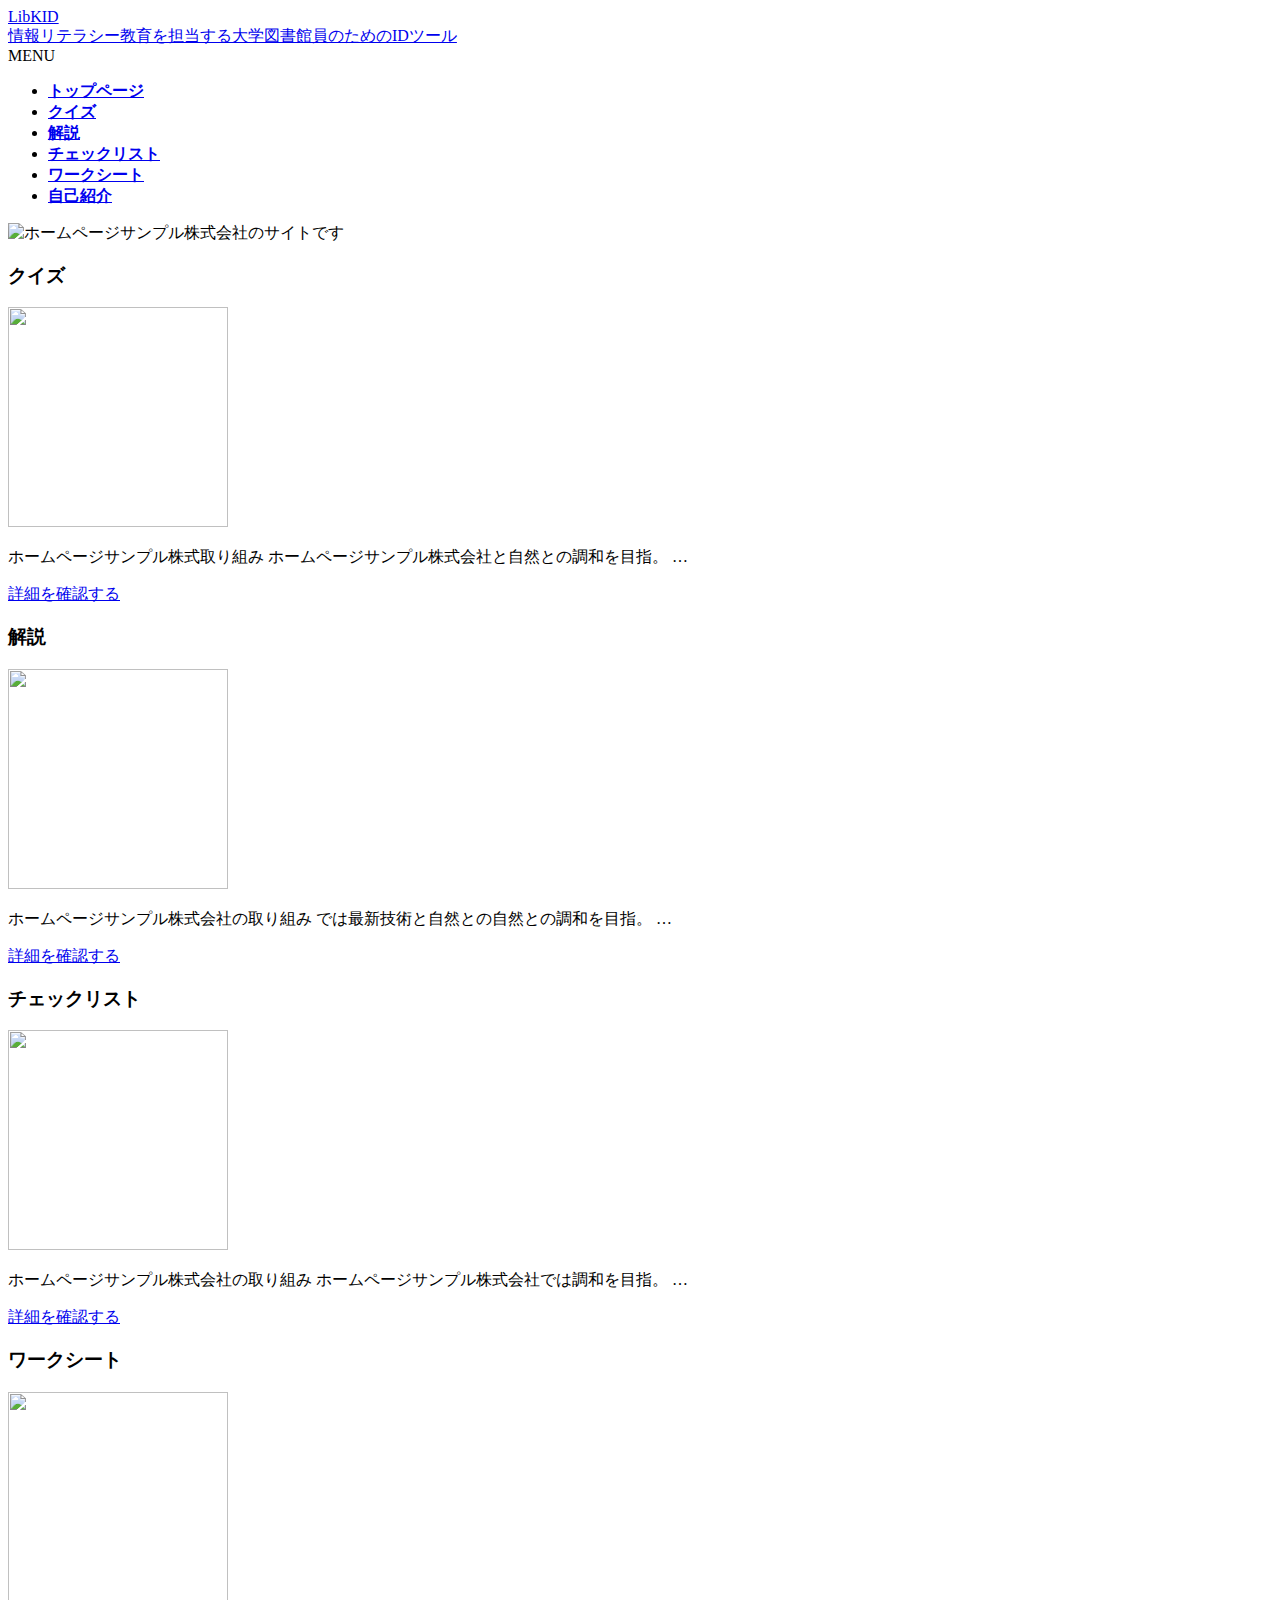
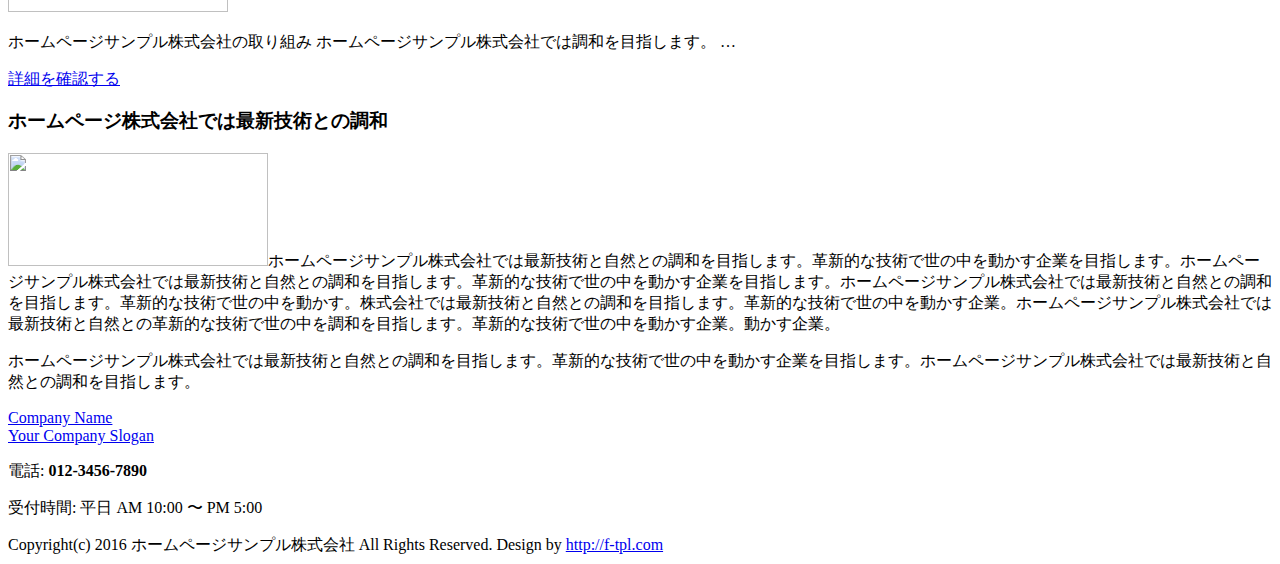
==== index.html @ 0fc1fe4e "Create index.html" ====
<!DOCTYPE html>
<html lang="ja">

<head>
	<meta charset="UTF-8">
	<meta name="viewport" content="width=device-width, user-scalable=yes, maximum-scale=1.0, minimum-scale=1.0">
	<meta name="description" content="修士研究LibKIDのサイトです">
	<title>LibKID</title>
	<link rel="profile" href="http://gmpg.org/xfn/11">
	<link rel="stylesheet" type="text/css" media="all" href="style.css">
	<!--[if lt IE 9]>
	<script src="js/html5.js"></script>
	<script src="js/css3-mediaqueries.js"></script>
	<![endif]-->
	<script src="js/jquery1.4.4.min.js"></script>
	<script src="js/script.js"></script>
</head>

<body>

	<header id="header" role="banner">
		<div class="inner">
			<div class="logo">
				<a href="index.html" title="ホームページサンプル株式会社"
					rel="home">LibKID<br /><span>情報リテラシー教育を担当する大学図書館員のためのIDツール</span></a>
				<!-- <h1>hogehoge</h1> -->
			</div>
			<nav id="mainNav">
				<div class="inner">
					<a class="menu" id="menu"><span>MENU</span></a>
					<div class="panel">
						<ul id="topnav">
							<li class="current-menu-item"><a href="index.html"><strong>トップページ</strong></a></li>
							<li><a href="sample.html"><strong>クイズ</strong></a></li>
							<li><a href="sample.html"><strong>解説</strong></a></li>
							<li><a href="sample.html"><strong>チェックリスト</strong></a></li>
							<li><a href="sample.html"><strong>ワークシート</strong></a></li>
							<li><a href="sample.html"><strong>自己紹介</strong></a></li>
						</ul>
					</div>
				</div>
			</nav>
		</div>
	</header>

	<div id="mainBanner">
		<div class="inner">
			<img src="images/banners/main.png" width="940" height="300" alt="ホームページサンプル株式会社のサイトです">
		</div>
	</div>

	<div id="wrapper">
		<section class="gridWrapper">
			<article class="grid">
				<div class="box">
					<h3>クイズ</h3>
					<p class="img"><img width="220" height="220" src="images/banners/quiz.png" alt="" /></p>
					<p>ホームページサンプル株式取り組み ホームページサンプル株式会社と自然との調和を目指。 &#8230;</p>
					<p class="readmore"><a href="sample.html">詳細を確認する</a></p>
				</div>
			</article>
			<article class="grid">
				<div class="box">
					<h3>解説</h3>
					<p class="img"><img width="220" height="220" src="images/banners/explanation.png" alt="" /></p>
					<p>ホームページサンプル株式会社の取り組み では最新技術と自然との自然との調和を目指。 &#8230;</p>
					<p class="readmore"><a href="sample.html">詳細を確認する</a></p>
				</div>
			</article>
			<article class="grid">
				<div class="box">
					<h3>チェックリスト</h3>
					<p class="img"><img width="220" height="220" src="images/banners/checklist.png" alt="" /></p>
					<p>ホームページサンプル株式会社の取り組み ホームページサンプル株式会社では調和を目指。 &#8230;</p>
					<p class="readmore"><a href="sample.html">詳細を確認する</a></p>
				</div>
			</article>
			<article class="grid">
				<div class="box">
					<h3>ワークシート</h3>
					<p class="img"><img width="220" height="220" src="images/banners/worksheet.png" alt="" /></p>
					<p>ホームページサンプル株式会社の取り組み ホームページサンプル株式会社では調和を目指します。 &#8230;</p>
					<p class="readmore"><a href="sample.html">詳細を確認する</a></p>
				</div>
			</article>
		</section>
		<section id="post-221" class="content">
			<h3 class="heading">ホームページ株式会社では最新技術との調和</h3>
			<article class="post">
				<p><img src="images/banners/staff.png" alt="" width="260" height="113"
						class="alignright" />ホームページサンプル株式会社では最新技術と自然との調和を目指します。革新的な技術で世の中を動かす企業を目指します。ホームページサンプル株式会社では最新技術と自然との調和を目指します。革新的な技術で世の中を動かす企業を目指します。ホームページサンプル株式会社では最新技術と自然との調和を目指します。革新的な技術で世の中を動かす。株式会社では最新技術と自然との調和を目指します。革新的な技術で世の中を動かす企業。ホームページサンプル株式会社では最新技術と自然との革新的な技術で世の中を調和を目指します。革新的な技術で世の中を動かす企業。動かす企業。
				</p>
				<p>ホームページサンプル株式会社では最新技術と自然との調和を目指します。革新的な技術で世の中を動かす企業を目指します。ホームページサンプル株式会社では最新技術と自然との調和を目指します。</p>
			</article>
		</section>
	</div>

	<footer id="footer">
		<div class="inner">
			<section class="gridWrapper">
				<article class="grid">
					<p class="logo"><a href="index.html" title="ホームページサンプル株式会社" rel="home">Company Name<br /><span>Your
								Company Slogan</span></a></p>
				</article>
				<article class="grid">
					<p class="tel"><span>電話:</span> <strong>012-3456-7890</strong></p>
					<p class="open">受付時間: 平日 AM 10:00 〜 PM 5:00</p>
				</article>
				<article class="grid copyright">
					Copyright(c) 2016 ホームページサンプル株式会社 All Rights Reserved. Design by <a href="http://f-tpl.com"
						target="_blank" rel="nofollow">http://f-tpl.com</a>
				</article>
			</section>
		</div>
	</footer>

</body>

</html>
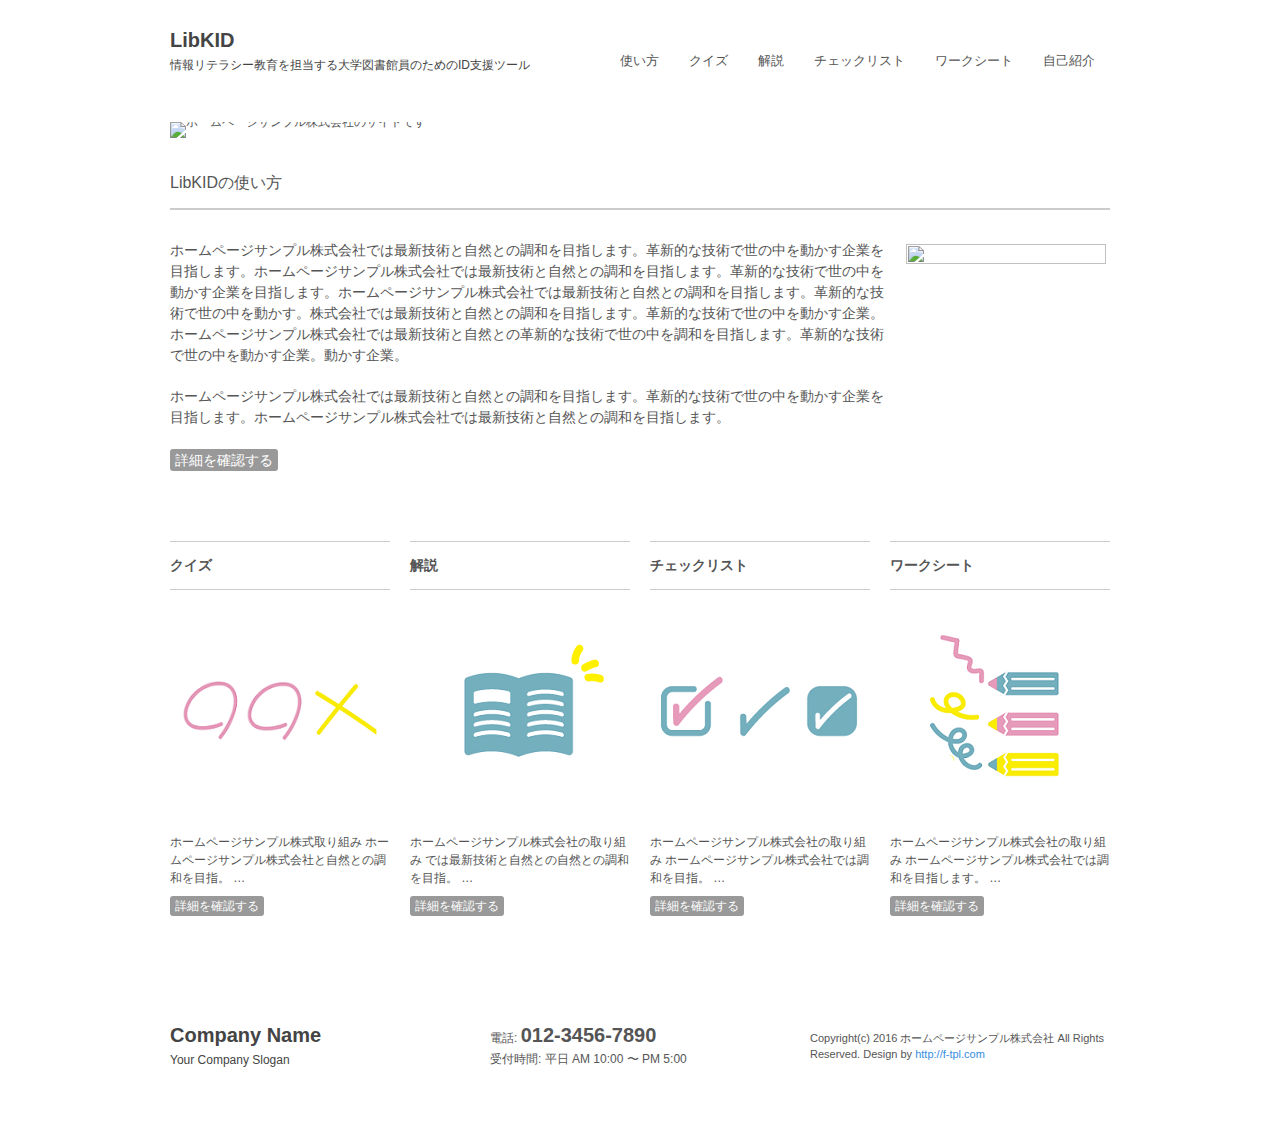
==== commit fede3589: "Add files" ====
--- a/index.html
+++ b/index.html
@@ -21,21 +21,19 @@
 	<header id="header" role="banner">
 		<div class="inner">
 			<div class="logo">
-				<a href="index.html" title="ホームページサンプル株式会社"
-					rel="home">LibKID<br /><span>情報リテラシー教育を担当する大学図書館員のためのIDツール</span></a>
+				<a href="index.html" rel="home">LibKID<br /><span>情報リテラシー教育を担当する大学図書館員のためのID支援ツール</span></a>
 				<!-- <h1>hogehoge</h1> -->
 			</div>
 			<nav id="mainNav">
 				<div class="inner">
-					<a class="menu" id="menu"><span>MENU</span></a>
 					<div class="panel">
 						<ul id="topnav">
-							<li class="current-menu-item"><a href="index.html"><strong>トップページ</strong></a></li>
-							<li><a href="sample.html"><strong>クイズ</strong></a></li>
-							<li><a href="sample.html"><strong>解説</strong></a></li>
-							<li><a href="sample.html"><strong>チェックリスト</strong></a></li>
-							<li><a href="sample.html"><strong>ワークシート</strong></a></li>
-							<li><a href="sample.html"><strong>自己紹介</strong></a></li>
+							<li><a href="page1_howto.html"><strong>使い方</strong></a></li>
+							<li><a href="page2_quiz.html"><strong>クイズ</strong></a></li>
+							<li><a href="page3_explanation.html"><strong>解説</strong></a></li>
+							<li><a href="page4_checklist.html"><strong>チェックリスト</strong></a></li>
+							<li><a href="page5_worksheet.html"><strong>ワークシート</strong></a></li>
+							<li><a href="page6_aboutme.html"><strong>自己紹介</strong></a></li>
 						</ul>
 					</div>
 				</div>
@@ -45,52 +43,61 @@
 
 	<div id="mainBanner">
 		<div class="inner">
-			<img src="images/banners/main.png" width="940" height="300" alt="ホームページサンプル株式会社のサイトです">
+			<img src="images/banners/main.jpg" width="940" height="300" alt="ホームページサンプル株式会社のサイトです">
 		</div>
 	</div>
 
 	<div id="wrapper">
+		<section id="post-221" class="content">
+			<h3 class="heading">LibKIDの使い方</h3>
+			<article class="post">
+				<p><img src="images/banners/howtoman.png" alt="" width="200" height="200"
+						class="alignright" />ホームページサンプル株式会社では最新技術と自然との調和を目指します。革新的な技術で世の中を動かす企業を目指します。ホームページサンプル株式会社では最新技術と自然との調和を目指します。革新的な技術で世の中を動かす企業を目指します。ホームページサンプル株式会社では最新技術と自然との調和を目指します。革新的な技術で世の中を動かす。株式会社では最新技術と自然との調和を目指します。革新的な技術で世の中を動かす企業。ホームページサンプル株式会社では最新技術と自然との革新的な技術で世の中を調和を目指します。革新的な技術で世の中を動かす企業。動かす企業。
+				</p>
+				<p>ホームページサンプル株式会社では最新技術と自然との調和を目指します。革新的な技術で世の中を動かす企業を目指します。ホームページサンプル株式会社では最新技術と自然との調和を目指します。</p>
+				<p class="readmore"><a href="page1_howto.html">詳細を確認する</a></p>
+			</article>
+		</section>
 		<section class="gridWrapper">
 			<article class="grid">
 				<div class="box">
 					<h3>クイズ</h3>
-					<p class="img"><img width="220" height="220" src="images/banners/quiz.png" alt="" /></p>
+					<a href="page2_quiz.html">
+						<p class="img"><img width="220" height="220" src="images/banners/quiz.png" alt="" /></p>
+					</a>
 					<p>ホームページサンプル株式取り組み ホームページサンプル株式会社と自然との調和を目指。 &#8230;</p>
-					<p class="readmore"><a href="sample.html">詳細を確認する</a></p>
+					<p class="readmore"><a href="page2_quiz.html">詳細を確認する</a></p>
 				</div>
 			</article>
 			<article class="grid">
 				<div class="box">
 					<h3>解説</h3>
-					<p class="img"><img width="220" height="220" src="images/banners/explanation.png" alt="" /></p>
+					<a href="page3_explanation.html">
+						<p class="img"><img width="220" height="220" src="images/banners/explanation.png" alt="" /></p>
+					</a>
 					<p>ホームページサンプル株式会社の取り組み では最新技術と自然との自然との調和を目指。 &#8230;</p>
-					<p class="readmore"><a href="sample.html">詳細を確認する</a></p>
+					<p class="readmore"><a href="page3_explanation.html">詳細を確認する</a></p>
 				</div>
 			</article>
 			<article class="grid">
 				<div class="box">
 					<h3>チェックリスト</h3>
-					<p class="img"><img width="220" height="220" src="images/banners/checklist.png" alt="" /></p>
+					<a href="page4_checklist.html">
+						<p class="img"><img width="220" height="220" src="images/banners/checklist.png" alt="" /></p>
+					</a>
 					<p>ホームページサンプル株式会社の取り組み ホームページサンプル株式会社では調和を目指。 &#8230;</p>
-					<p class="readmore"><a href="sample.html">詳細を確認する</a></p>
+					<p class="readmore"><a href="page4_checklist.html">詳細を確認する</a></p>
 				</div>
 			</article>
 			<article class="grid">
 				<div class="box">
 					<h3>ワークシート</h3>
-					<p class="img"><img width="220" height="220" src="images/banners/worksheet.png" alt="" /></p>
+					<a href="page5_worksheet.html">
+						<p class="img"><img width="220" height="220" src="images/banners/worksheet.png" alt="" /></p>
+					</a>
 					<p>ホームページサンプル株式会社の取り組み ホームページサンプル株式会社では調和を目指します。 &#8230;</p>
-					<p class="readmore"><a href="sample.html">詳細を確認する</a></p>
+					<p class="readmore"><a href="page5_worksheet.html">詳細を確認する</a></p>
 				</div>
-			</article>
-		</section>
-		<section id="post-221" class="content">
-			<h3 class="heading">ホームページ株式会社では最新技術との調和</h3>
-			<article class="post">
-				<p><img src="images/banners/staff.png" alt="" width="260" height="113"
-						class="alignright" />ホームページサンプル株式会社では最新技術と自然との調和を目指します。革新的な技術で世の中を動かす企業を目指します。ホームページサンプル株式会社では最新技術と自然との調和を目指します。革新的な技術で世の中を動かす企業を目指します。ホームページサンプル株式会社では最新技術と自然との調和を目指します。革新的な技術で世の中を動かす。株式会社では最新技術と自然との調和を目指します。革新的な技術で世の中を動かす企業。ホームページサンプル株式会社では最新技術と自然との革新的な技術で世の中を調和を目指します。革新的な技術で世の中を動かす企業。動かす企業。
-				</p>
-				<p>ホームページサンプル株式会社では最新技術と自然との調和を目指します。革新的な技術で世の中を動かす企業を目指します。ホームページサンプル株式会社では最新技術と自然との調和を目指します。</p>
 			</article>
 		</section>
 	</div>
@@ -116,4 +123,4 @@
 
 </body>
 
-</html>
+</html>--- a/style.css
+++ b/style.css
@@ -0,0 +1,706 @@
+@charset "utf-8";
+
+/* =Reset default browser CSS.
+Based on work by Eric Meyer:http://meyerweb.com/eric/tools/css/reset/index.html
+-------------------------------------------------------------- */
+html, body, div, span, applet, object, iframe, h1, h2, h3, h4, h5, h6, p, blockquote, pre, a, abbr, acronym, address, big, cite, code, del, dfn, em, font, ins, kbd, q, s, samp, small, strike, strong, sub, sup, tt, var, dl, dt, dd, ol, ul, li, fieldset, form, label, legend, table, caption, tbody, tfoot, thead, tr, th, td{border:0;font-family:inherit;font-size:100%;font-style:inherit;font-weight:inherit;margin:0;outline:0;padding:0;vertical-align:baseline;}
+:focus{outline:0;}
+
+ol, ul{list-style:none;}
+table{border-collapse:separate;border-spacing:0;}
+caption, th, td{font-weight:normal;text-align:left;}
+blockquote:before, blockquote:after,q:before, q:after{content:"";}
+blockquote, q{quotes:"" "";}
+a img{border:0;}
+figure{margin:0}
+article, aside, details, figcaption, figure, footer, header, hgroup, menu, nav, section{display:block;}
+/* -------------------------------------------------------------- */
+
+body{
+color:#555;
+font:12px verdana,"ヒラギノ丸ゴ ProN W4","Hiragino Maru Gothic ProN","メイリオ","Meiryo","ＭＳ Ｐゴシック","MS PGothic",Sans-Serif;
+line-height:1.5;
+background:#fff;
+-webkit-text-size-adjust:100%;
+}
+
+/* リンク設定
+------------------------------------------------------------*/
+a{color:#358de0;text-decoration:none;}
+a:hover{color:#429bef;}
+a:active, a:focus{outline:0;}
+
+
+/* 全体
+------------------------------------------------------------*/
+#wrapper{
+margin:20px auto 0;
+padding:0 1%;
+width:98%;
+position:relative;
+}
+
+.inner{
+margin:0 auto;
+width:100%;
+}
+
+
+/*************
+/* ヘッダー
+*************/
+#header{
+z-index:100;
+margin:20px 0 28px;
+}
+
+#header:after{
+content:"";
+display: block;   
+clear:both; 
+visibility:hidden;
+}
+
+#header h1{
+font-size:12px;
+font-weight:normal;
+}
+
+/*************
+/* ロゴ
+*************/
+#header .logo{
+float:left;
+padding:10px 0 0;
+}
+
+.logo a{
+font-size:20px;
+color:#444;
+font-weight:bold;
+line-height:1;
+}
+
+.logo span{
+font-size:12px;
+font-weight:normal;
+}
+
+#header h1{
+font-size:11px;
+color:#444;
+margin:10px 0 0;
+}
+
+
+/**************************
+/* メイン画像（トップページ）
+**************************/
+#mainBanner{
+margin:0 auto;
+padding:0;
+width:100%;
+line-height:0;
+}
+
+#mainBanner .inner{position:relative;}
+
+#mainBanner img{
+max-width:100%;
+height:auto;
+}
+
+.slogan{
+position:absolute;
+max-width:100%;
+height:auto;
+bottom:0;
+left:0;
+padding:5px 10px;
+line-height:1.4;
+z-index:100;
+}
+
+.slogan h2{
+padding-bottom:5px;
+color:#333;
+font-size:20px;
+}
+
+.slogan h3{
+font-size:14px;
+color:#666;
+}
+
+
+/**************************
+/* グリッド
+**************************/
+.gridWrapper{
+padding-bottom:20px;
+clear:both;
+overflow:hidden;
+}
+
+.grid h3{
+padding:13px 0;
+margin-bottom:5px;
+font-size:14px;
+font-weight:bold;
+border-top:1px solid #ccc;
+border-bottom:1px solid #ccc;
+}
+
+.grid p{padding:5px 0;}
+
+.grid p.img{
+float:left;
+margin:3px 0 0 0;
+}
+
+.readmore{clear:both;}
+
+.readmore a{
+padding:3px 5px;
+border-radius:3px;
+color:#fff;
+background:#999;
+}
+
+.readmore a:hover{background:#ccc;}
+
+
+/* フッター内のグリッド(3カラム) */
+#footer .grid{
+border:0;
+background:transparent;
+}
+
+#footer .grid p{padding:0;}
+
+
+/*************
+メイン コンテンツ
+*************/
+section.content{
+padding:10px 0;
+margin-bottom:20px;
+border-radius:6px;
+overflow:hidden;
+font-size:14px;
+}
+
+section.content p{margin-bottom:5px;}
+
+
+/* アーカイブページ */
+section.content .archive{
+padding:20px 0 0;
+border-bottom:1px dotted #ccc;
+}
+
+section.content p{margin-bottom:5px;}
+
+h3.heading{
+padding:3px 0 13px;
+margin-bottom:30px;
+font-size:16px;
+border-bottom:2px solid #ccc;
+}
+
+section.content img{
+max-width:90%;
+height:auto;
+}
+
+.alignleft{
+float:left;
+clear:left;
+margin:3px 10px 10px 0;
+}
+
+.alignright{
+float:right;
+clear:right;
+margin:3px 0 10px 10px;
+}
+
+.border,ul.list img{border:4px solid #ebebeb;}
+
+
+
+/*************
+/* フッター
+*************/
+#footer{
+clear:both;
+padding:20px 0;
+overflow:hidden;
+}
+
+.tel strong{
+font-size:20px;
+font-weight:bold;
+}
+
+#footer .copyright{font-size:11px;}
+
+
+/*************
+サブ（フッター前）コンテンツ
+*************/
+#sub ul{padding:10px;}
+
+#sub li{
+margin-bottom:10px;
+padding-bottom:10px;
+border-bottom:1px dashed #ebebeb;
+}
+
+#sub li:last-child{
+border:0;
+margin-bottom:0;
+}
+
+#sub li a{
+color:#555;
+display:block;
+}
+
+#sub li a:hover{
+color:#a5a5a5;
+}
+
+#sub ul.list{padding-bottom:7px;}
+
+#sub ul.list li{
+clear:both;
+margin-bottom:5px;
+padding:5px 0;
+overflow:hidden;
+}
+
+#sub ul.list li img{
+float:left;
+margin-right:10px;
+}
+
+#sub ul.list li{
+font-size:12px;
+line-height:1.35;
+}
+
+#sub .grid h3{border-radius:0;}
+
+
+/* page navigation
+------------------------------------------------------------*/
+.pagenav{
+clear:both;
+width:100%;
+height:30px;
+margin:5px 0 20px;
+}
+
+.pagenav a{
+color:#555;
+}
+
+.pagenav a:hover{
+color:#a5a5a5;
+}
+
+.prev{float:left}
+.next{float:right;}
+
+#pageLinks{
+clear:both;
+text-align:center;
+}
+
+
+/* タイポグラフィ
+*****************************************************/
+.dateLabel{
+margin:0 0 10px;
+text-align:right;
+font:italic 1em "Palatino Linotype", "Book Antiqua", Palatino, serif;
+}
+
+.post p{padding-bottom:15px;}
+
+.post ul{margin:0 0 10px 10px;}
+
+.post ul li{
+margin-bottom:5px;
+padding-left:15px;
+background:url(images/bullet.png) no-repeat 0 8px;
+}
+
+.post ol{margin:0 0 10px 30px;}
+
+.post ol li{list-style:decimal;}
+
+.post h1{
+margin:20px 0;
+padding:5px 0;
+font-size:150%;
+color:#000;
+border-bottom:3px solid #f0f0f0;
+}
+
+.post h2{
+margin:10px 0;
+padding-bottom:2px;
+font-size:130%;
+font-weight:normal;
+color:#333;
+border-bottom:2px solid #f0f0f0;
+}
+
+.post h3{
+margin:40px 0 30px;
+padding-bottom:10px;
+font-size:110%;
+font-weight:normal;
+color:#777;
+border-bottom:2px solid #f0f0f0;
+}
+
+.post blockquote{
+clear:both;
+padding:10px 0 10px 15px;
+margin:10px 0 25px 30px;
+border-left:5px solid #ccc;
+}
+ 
+.post blockquote p{padding:5px 0;}
+
+.post table{
+border-collapse:collapse;
+margin:10px 0;
+}
+
+.post table th,.post table td{
+padding:12px;
+border:1px solid #ccc;
+}
+
+.post table th{
+text-align:center;
+font-weight:bold;
+letter-spacing:1px;
+white-space:nowrap;
+background:#eee;
+}
+
+.post dt{font-weight:bold;}
+
+.post dd{padding-bottom:10px;}
+
+.post img{max-width:100%;height:auto;}
+
+img.aligncenter{
+display:block;
+margin:5px auto;
+}
+
+img.alignright, img.alignleft{
+padding:4px;
+margin:0 0 2px 7px;
+display:inline;
+}
+
+img.alignleft{margin:0 7px 2px 0;}
+
+.alignright{float:right;}
+.alignleft{float:left;}
+
+
+/* PC用
+------------------------------------------------------------*/
+@media only screen and (min-width:960px){
+#wrapper,.inner{
+width:940px;
+padding:0;
+}
+
+#wrapper{padding-bottom:20px;}
+
+/* グリッド全体 */
+.gridWrapper{
+display:table;
+border-collapse:separate;
+border-spacing:20px;
+margin-left:-20px;
+width:980px;
+}
+
+/* グリッド共通 ベース:トップページ4カラム */
+.grid{
+width:220px;
+display:table-cell;
+}
+
+#sub.gridWrapper{width:980px;}
+
+/* サブコンテンツ + フッター グリッド(3カラム) */
+#sub .grid, #footer .grid{width:300px;}
+
+/* トップナビゲーション */
+nav div.panel{display:block !important;}
+
+a#menu{display:none;}
+
+#topnav{
+float:right;
+margin-top:-5px;
+
+}
+
+#topnav li{
+float:left;
+margin:13px 5px 0;
+text-align:center;
+position:relative;
+}
+
+#topnav a{
+color:#555;
+font-size:13px;
+display:block;
+padding:25px 10px;
+line-height:1.2;
+}
+
+#topnav span{
+font-size:10px;
+color:#a5a5a5;
+}
+
+#topnav li.current-menu-item a,#topnav a:hover{
+background:#f5f5f5;
+}
+
+#topnav ul{
+width:160px;
+display:none;
+}
+
+#topnav li:hover ul{
+display:block;
+position:absolute;
+top:80px;
+left:0;
+z-index:500;
+}
+
+#topnav li li{
+margin:0;
+float:none;
+width:160px;
+text-align:left;
+background:#f4f4f4;
+}
+
+#topnav li li a{
+padding:10px;
+border:0;
+}
+
+#topnav li.current-menu-item li a,#topnav li li a{
+border-bottom-width:1px;
+}
+
+#topnav li li.current-menu-item a,#topnav li li a:hover{
+padding-bottom:10px;
+border-bottom-width:3px;
+background:#eee;
+}
+}
+
+@media only screen and (max-width:959px){
+*{
+    -webkit-box-sizing: border-box;
+       -moz-box-sizing: border-box;
+         -o-box-sizing: border-box;
+        -ms-box-sizing: border-box;
+            box-sizing: border-box;
+}
+
+#header h1{text-align:center;}
+
+#header .logo,#footer .logo{
+float:none;
+text-align:center;
+padding:10px 5px;
+}
+
+/* トップナビゲーション */
+nav#mainNav{
+clear:both;
+width:100%;
+margin:0 auto;
+padding:0;
+background: -webkit-gradient(linear, left top, left bottom, color-stop(1, #f4f4f4), color-stop(0.00, #f4f4f4));
+background: -webkit-linear-gradient(top, #f4f4f4 0%, #f4f4f4 100%);
+background: -moz-linear-gradient(top, #f4f4f4 0%, #f4f4f4 100%);
+background: -o-linear-gradient(top, #f4f4f4 0%, #f4f4f4 100%);
+background: -ms-linear-gradient(top, #f4f4f4 0%, #f4f4f4 100%);
+background: linear-gradient(top, #f4f4f4 0%, #f4f4f4 100%);
+}
+
+nav#mainNav a.menu{
+width:100%;
+display:block;
+height:40px;
+line-height:40px;
+font-weight: bold;
+text-align:left;
+color:#555;
+}
+
+nav#mainNav a#menu span{padding-left:10px;}
+nav#mainNav a span:before{content:"≡ ";}
+nav#mainNav a.menuOpen span:before{content:"× ";}
+
+nav#mainNav a#menu:hover{cursor:pointer;}
+
+nav .panel{
+display:none;
+width:100%;
+position:relative;
+right:0;
+top:0;
+z-index:1;
+}
+
+nav#mainNav ul{margin:0;padding:0;}
+
+  nav#mainNav ul li{
+float:none;
+clear:both;
+width:100%;
+height:auto;
+line-height:1.2;
+}
+
+nav#mainNav ul li a,nav#mainNav ul li.current-menu-item li a{
+display: block;
+padding:15px 10px;
+text-align:left;
+border-bottom:1px dashed #e8e8e8;
+color:#555;
+}
+
+nav#mainNav ul li a span{padding-left:10px;}
+nav#mainNav ul li:first-child a{border-top:1px dashed #e8e8e8;}
+
+nav#mainNav ul li:last-child a{border:0;}
+nav#mainNav ul li li:last-child a{border:0;}
+nav#mainNav ul li li:last-child a{border-bottom:1px dashed #e8e8e8;}
+ 
+nav#mainNav ul li.current-menu-item a,nav#mainNav ul li a:hover,nav#mainNav ul li.current-menu-item a,nav#mainNav ul li a:active, nav#mainNav ul li li.current-menu-item a, nav#mainNav ul li.current-menu-item li a:hover, nav#mainNav ul li.current-menu-item li a:active{
+background:#eee;
+}
+
+nav div.panel{float:none;}
+
+nav#mainNav ul li li{
+float:left;
+border:0;
+}
+
+nav#mainNav ul li li a, nav#mainNav ul li.current-menu-item li a, nav#mainNav ul li li.current-menu-item a{
+padding-left:40px;
+background:url(images/sub1.png) no-repeat 20px -62px;
+}
+
+nav#mainNav ul li li.current-menu-item a,nav#mainNav ul li li a:hover, nav#mainNav ul li.current-menu-item li a:hover{background:#eee url(images/sub1.png) no-repeat 20px -62px;}
+
+nav#mainNav ul li li:last-child a{background:#f4f4f4 url(images/subLast.png) no-repeat 20px -65px;}
+nav#mainNav ul li li:last-child.current-menu-item a,nav#mainNav ul li li:last-child a:hover,nav#mainNav ul li.current-menu-item li:last-child a:hover{background:#eee url(images/subLast.png) no-repeat 20px -65px;}
+
+.grid{
+float:left;
+width:48%;
+margin:10px 2% 0 0;
+}
+
+.grid img{
+float:left;
+margin-right:5px;
+}
+
+#sub .grid{
+width:32%;
+margin:10px 1%;
+}
+
+#sub .grid:first-child{
+margin-left:0;
+}
+
+#sub .grid:last-child{
+margin-right:0;
+}
+
+#footer .grid, #footer .grid p{
+float:none;
+width:100%;
+text-align:center;
+border:0;
+}
+
+#footer .grid:last-child{padding-top:20px;}
+}
+
+@media only screen and (max-width:768px){
+  #header{padding-bottom:0;}
+#header h1{text-align:center;}
+
+#header .logo{
+float:none;
+text-align:center;
+padding:10px 5px 20px;
+}
+
+#sub ul.list{padding:10px 10px 11px;}
+
+#sub ul.list li{padding-bottom:10px;margin-bottom:8px;}
+}
+
+
+@media only screen and (max-width:640px){
+#footer .grid p{text-align:center;}
+
+.grid img{float:none;margin:20px auto 10px;max-width:100%;height:auto;}
+
+.grid p,#sub .grid li{text-align:left;}
+
+  .alignleft,.alignright{float:none;display:block;margin:0 auto 10px;}
+}
+
+
+@media only screen and (max-width:480px){
+#mainBanner h2,#mainBanner h3{font-size:80%;}
+
+#sub .grid{
+float:none;
+width:98%;
+}
+
+#sub .grid h3{padding:10px 5px;}
+}
+
+/* add */
+
+.chart{width:60%;
+  margin:50px auto;
+}
+
+input[type="checkbox"]{
+  display: block;
+  margin: auto;
+  transform: scale(1.5);
+}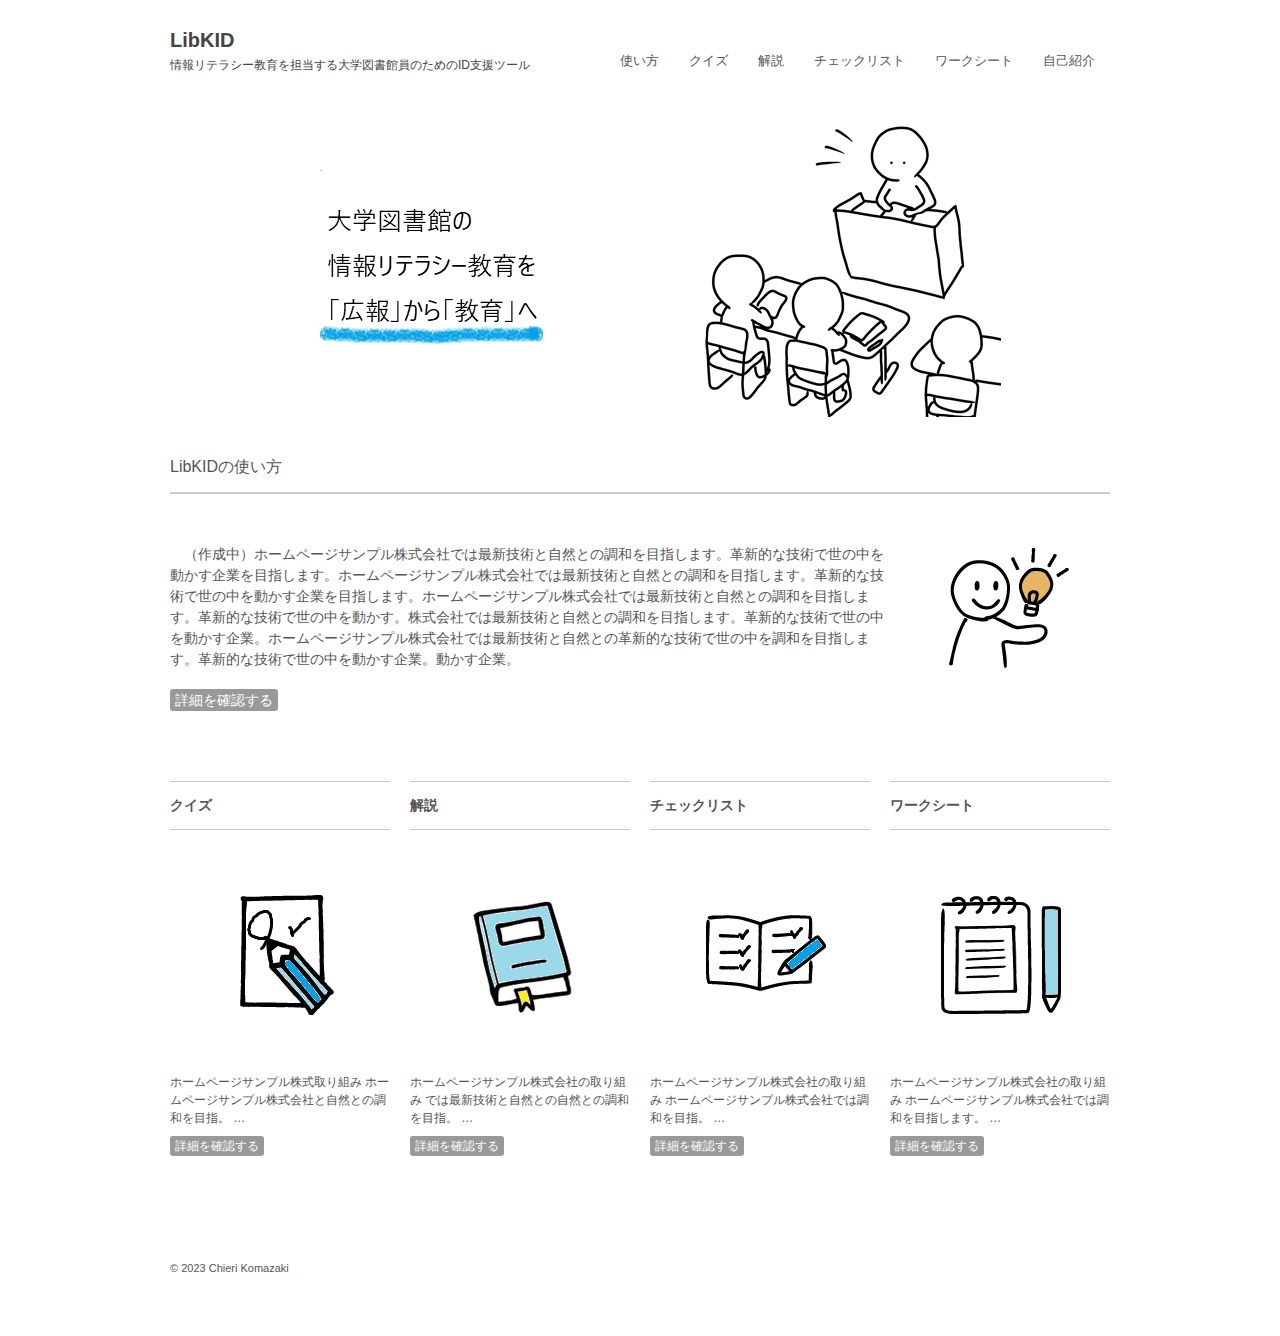
==== commit 58e57aea: "Add files" ====
--- a/index.html
+++ b/index.html
@@ -14,6 +14,7 @@
 	<![endif]-->
 	<script src="js/jquery1.4.4.min.js"></script>
 	<script src="js/script.js"></script>
+	<link rel="icon" href="images/favicon.ico">
 </head>
 
 <body>
@@ -26,14 +27,15 @@
 			</div>
 			<nav id="mainNav">
 				<div class="inner">
+					<a class="menu" id="menu"><span>MENU</span></a>
 					<div class="panel">
 						<ul id="topnav">
-							<li><a href="page1_howto.html"><strong>使い方</strong></a></li>
-							<li><a href="page2_quiz.html"><strong>クイズ</strong></a></li>
-							<li><a href="page3_explanation.html"><strong>解説</strong></a></li>
-							<li><a href="page4_checklist.html"><strong>チェックリスト</strong></a></li>
-							<li><a href="page5_worksheet.html"><strong>ワークシート</strong></a></li>
-							<li><a href="page6_aboutme.html"><strong>自己紹介</strong></a></li>
+							<li><a href="howto.html">使い方</a></li>
+							<li><a href="quiz.html">クイズ</a></li>
+							<li><a href="explanation.html">解説</a></li>
+							<li><a href="checklist.html">チェックリスト</a></li>
+							<li><a href="worksheet.html">ワークシート</a></li>
+							<li><a href="aboutme.html">自己紹介</a></li>
 						</ul>
 					</div>
 				</div>
@@ -43,7 +45,7 @@
 
 	<div id="mainBanner">
 		<div class="inner">
-			<img src="images/banners/main.jpg" width="940" height="300" alt="ホームページサンプル株式会社のサイトです">
+			<img src="images/main.png" alt="mainBanner">
 		</div>
 	</div>
 
@@ -51,52 +53,60 @@
 		<section id="post-221" class="content">
 			<h3 class="heading">LibKIDの使い方</h3>
 			<article class="post">
-				<p><img src="images/banners/howtoman.png" alt="" width="200" height="200"
-						class="alignright" />ホームページサンプル株式会社では最新技術と自然との調和を目指します。革新的な技術で世の中を動かす企業を目指します。ホームページサンプル株式会社では最新技術と自然との調和を目指します。革新的な技術で世の中を動かす企業を目指します。ホームページサンプル株式会社では最新技術と自然との調和を目指します。革新的な技術で世の中を動かす。株式会社では最新技術と自然との調和を目指します。革新的な技術で世の中を動かす企業。ホームページサンプル株式会社では最新技術と自然との革新的な技術で世の中を調和を目指します。革新的な技術で世の中を動かす企業。動かす企業。
-				</p>
-				<p>ホームページサンプル株式会社では最新技術と自然との調和を目指します。革新的な技術で世の中を動かす企業を目指します。ホームページサンプル株式会社では最新技術と自然との調和を目指します。</p>
-				<p class="readmore"><a href="page1_howto.html">詳細を確認する</a></p>
+
+				<div class="layout">
+					<div style="flex: 1;">
+						<p>（作成中）ホームページサンプル株式会社では最新技術と自然との調和を目指します。革新的な技術で世の中を動かす企業を目指します。ホームページサンプル株式会社では最新技術と自然との調和を目指します。革新的な技術で世の中を動かす企業を目指します。ホームページサンプル株式会社では最新技術と自然との調和を目指します。革新的な技術で世の中を動かす。株式会社では最新技術と自然との調和を目指します。革新的な技術で世の中を動かす企業。ホームページサンプル株式会社では最新技術と自然との革新的な技術で世の中を調和を目指します。革新的な技術で世の中を動かす企業。動かす企業。
+						<div class="readmore"><a href="howto.html">詳細を確認する</a></div>
+						</p>
+					</div>
+
+					<div>
+						<a href="howto.html"><img src="images/howtoman.png" alt="" /></a>
+					</div>
+				</div>
+
 			</article>
 		</section>
 		<section class="gridWrapper">
 			<article class="grid">
 				<div class="box">
 					<h3>クイズ</h3>
-					<a href="page2_quiz.html">
-						<p class="img"><img width="220" height="220" src="images/banners/quiz.png" alt="" /></p>
+					<a href="quiz.html">
+						<p class="img"><img width="220" height="220" src="images/quiz.png" alt="" /></p>
 					</a>
 					<p>ホームページサンプル株式取り組み ホームページサンプル株式会社と自然との調和を目指。 &#8230;</p>
-					<p class="readmore"><a href="page2_quiz.html">詳細を確認する</a></p>
+					<p class="readmore"><a href="quiz.html">詳細を確認する</a></p>
 				</div>
 			</article>
 			<article class="grid">
 				<div class="box">
 					<h3>解説</h3>
-					<a href="page3_explanation.html">
-						<p class="img"><img width="220" height="220" src="images/banners/explanation.png" alt="" /></p>
+					<a href="explanation.html">
+						<p class="img"><img width="220" height="220" src="images/explanation.png" alt="" /></p>
 					</a>
 					<p>ホームページサンプル株式会社の取り組み では最新技術と自然との自然との調和を目指。 &#8230;</p>
-					<p class="readmore"><a href="page3_explanation.html">詳細を確認する</a></p>
+					<p class="readmore"><a href="explanation.html">詳細を確認する</a></p>
 				</div>
 			</article>
 			<article class="grid">
 				<div class="box">
 					<h3>チェックリスト</h3>
-					<a href="page4_checklist.html">
-						<p class="img"><img width="220" height="220" src="images/banners/checklist.png" alt="" /></p>
+					<a href="checklist.html">
+						<p class="img"><img width="220" height="220" src="images/checklist.png" alt="" /></p>
 					</a>
 					<p>ホームページサンプル株式会社の取り組み ホームページサンプル株式会社では調和を目指。 &#8230;</p>
-					<p class="readmore"><a href="page4_checklist.html">詳細を確認する</a></p>
+					<p class="readmore"><a href="checklist.html">詳細を確認する</a></p>
 				</div>
 			</article>
 			<article class="grid">
 				<div class="box">
 					<h3>ワークシート</h3>
-					<a href="page5_worksheet.html">
-						<p class="img"><img width="220" height="220" src="images/banners/worksheet.png" alt="" /></p>
+					<a href="worksheet.html">
+						<p class="img"><img width="220" height="220" src="images/worksheet.png" alt="" /></p>
 					</a>
 					<p>ホームページサンプル株式会社の取り組み ホームページサンプル株式会社では調和を目指します。 &#8230;</p>
-					<p class="readmore"><a href="page5_worksheet.html">詳細を確認する</a></p>
+					<p class="readmore"><a href="worksheet.html">詳細を確認する</a></p>
 				</div>
 			</article>
 		</section>
@@ -105,22 +115,15 @@
 	<footer id="footer">
 		<div class="inner">
 			<section class="gridWrapper">
-				<article class="grid">
-					<p class="logo"><a href="index.html" title="ホームページサンプル株式会社" rel="home">Company Name<br /><span>Your
-								Company Slogan</span></a></p>
-				</article>
-				<article class="grid">
-					<p class="tel"><span>電話:</span> <strong>012-3456-7890</strong></p>
-					<p class="open">受付時間: 平日 AM 10:00 〜 PM 5:00</p>
-				</article>
 				<article class="grid copyright">
-					Copyright(c) 2016 ホームページサンプル株式会社 All Rights Reserved. Design by <a href="http://f-tpl.com"
-						target="_blank" rel="nofollow">http://f-tpl.com</a>
+					&copy; 2023 Chieri Komazaki
 				</article>
 			</section>
 		</div>
 	</footer>
 
+	<!-- G7gDnQq9 -->
+
 </body>
 
 </html>--- a/style.css
+++ b/style.css
@@ -3,704 +3,1117 @@
 /* =Reset default browser CSS.
 Based on work by Eric Meyer:http://meyerweb.com/eric/tools/css/reset/index.html
 -------------------------------------------------------------- */
-html, body, div, span, applet, object, iframe, h1, h2, h3, h4, h5, h6, p, blockquote, pre, a, abbr, acronym, address, big, cite, code, del, dfn, em, font, ins, kbd, q, s, samp, small, strike, strong, sub, sup, tt, var, dl, dt, dd, ol, ul, li, fieldset, form, label, legend, table, caption, tbody, tfoot, thead, tr, th, td{border:0;font-family:inherit;font-size:100%;font-style:inherit;font-weight:inherit;margin:0;outline:0;padding:0;vertical-align:baseline;}
-:focus{outline:0;}
-
-ol, ul{list-style:none;}
-table{border-collapse:separate;border-spacing:0;}
-caption, th, td{font-weight:normal;text-align:left;}
-blockquote:before, blockquote:after,q:before, q:after{content:"";}
-blockquote, q{quotes:"" "";}
-a img{border:0;}
-figure{margin:0}
-article, aside, details, figcaption, figure, footer, header, hgroup, menu, nav, section{display:block;}
+html,
+body,
+div,
+span,
+applet,
+object,
+iframe,
+h1,
+h2,
+h3,
+h4,
+h5,
+h6,
+p,
+blockquote,
+pre,
+a,
+abbr,
+acronym,
+address,
+big,
+cite,
+code,
+del,
+dfn,
+em,
+font,
+ins,
+kbd,
+q,
+s,
+samp,
+small,
+strike,
+strong,
+sub,
+tt,
+var,
+dl,
+dt,
+dd,
+ol,
+ul,
+li,
+fieldset,
+form,
+label,
+legend,
+table,
+caption,
+tbody,
+tfoot,
+thead,
+tr,
+th,
+td {
+  border: 0;
+  font-family: inherit;
+  font-size: 100%;
+  font-style: inherit;
+  font-weight: inherit;
+  margin: 0;
+  outline: 0;
+  padding: 0;
+  vertical-align: baseline;
+}
+
+:focus {
+  outline: 0;
+}
+
+ol,
+ul {
+  list-style: none;
+}
+
+table {
+  border-collapse: separate;
+  border-spacing: 0;
+}
+
+caption,
+th,
+td {
+  font-weight: normal;
+  text-align: left;
+}
+
+blockquote:before,
+blockquote:after,
+q:before,
+q:after {
+  content: "";
+}
+
+blockquote,
+q {
+  quotes: "" "";
+}
+
+a img {
+  border: 0;
+}
+
+figure {
+  margin: 0
+}
+
+article,
+aside,
+details,
+figcaption,
+figure,
+footer,
+header,
+hgroup,
+menu,
+nav,
+section {
+  display: block;
+}
+
 /* -------------------------------------------------------------- */
 
-body{
-color:#555;
-font:12px verdana,"ヒラギノ丸ゴ ProN W4","Hiragino Maru Gothic ProN","メイリオ","Meiryo","ＭＳ Ｐゴシック","MS PGothic",Sans-Serif;
-line-height:1.5;
-background:#fff;
--webkit-text-size-adjust:100%;
+body {
+  color: #555;
+  font: 12px verdana, "ヒラギノ丸ゴ ProN W4", "Hiragino Maru Gothic ProN", "メイリオ", "Meiryo", "ＭＳ Ｐゴシック", "MS PGothic", Sans-Serif;
+  line-height: 1.5;
+  background: #fff;
+  -webkit-text-size-adjust: 100%;
 }
 
 /* リンク設定
 ------------------------------------------------------------*/
-a{color:#358de0;text-decoration:none;}
-a:hover{color:#429bef;}
-a:active, a:focus{outline:0;}
+a {
+  color: #358de0;
+  text-decoration: none;
+}
+
+a:hover {
+  color: #429bef;
+}
+
+a:active,
+a:focus {
+  outline: 0;
+}
 
 
 /* 全体
 ------------------------------------------------------------*/
-#wrapper{
-margin:20px auto 0;
-padding:0 1%;
-width:98%;
-position:relative;
-}
-
-.inner{
-margin:0 auto;
-width:100%;
+#wrapper {
+  margin: 20px auto 0;
+  padding: 0 1%;
+  width: 98%;
+  position: relative;
+}
+
+.inner {
+  margin: 0 auto;
+  width: 100%;
 }
 
 
 /*************
 /* ヘッダー
 *************/
-#header{
-z-index:100;
-margin:20px 0 28px;
-}
-
-#header:after{
-content:"";
-display: block;   
-clear:both; 
-visibility:hidden;
-}
-
-#header h1{
-font-size:12px;
-font-weight:normal;
+#header {
+  z-index: 100;
+  margin: 20px 0 28px;
+  position: sticky;
+  position: -webkit-sticky;
+  top: 0;
+  background-color: #ffffff;
+}
+
+#header:after {
+  content: "";
+  display: block;
+  clear: both;
+  visibility: hidden;
+}
+
+#header h1 {
+  font-size: 12px;
+  font-weight: normal;
 }
 
 /*************
 /* ロゴ
 *************/
-#header .logo{
-float:left;
-padding:10px 0 0;
-}
-
-.logo a{
-font-size:20px;
-color:#444;
-font-weight:bold;
-line-height:1;
-}
-
-.logo span{
-font-size:12px;
-font-weight:normal;
-}
-
-#header h1{
-font-size:11px;
-color:#444;
-margin:10px 0 0;
+#header .logo {
+  float: left;
+  padding: 10px 0 0;
+}
+
+.logo a {
+  font-size: 20px;
+  color: #444;
+  font-weight: bold;
+  line-height: 1;
+}
+
+.logo span {
+  font-size: 12px;
+  font-weight: normal;
+}
+
+#header h1 {
+  font-size: 11px;
+  color: #444;
+  margin: 10px 0 0;
 }
 
 
 /**************************
 /* メイン画像（トップページ）
 **************************/
-#mainBanner{
-margin:0 auto;
-padding:0;
-width:100%;
-line-height:0;
-}
-
-#mainBanner .inner{position:relative;}
-
-#mainBanner img{
-max-width:100%;
-height:auto;
-}
-
-.slogan{
-position:absolute;
-max-width:100%;
-height:auto;
-bottom:0;
-left:0;
-padding:5px 10px;
-line-height:1.4;
-z-index:100;
-}
-
-.slogan h2{
-padding-bottom:5px;
-color:#333;
-font-size:20px;
-}
-
-.slogan h3{
-font-size:14px;
-color:#666;
+#mainBanner {
+  margin: 0 auto;
+  padding: 0;
+  width: 100%;
+  line-height: 0;
+}
+
+#mainBanner .inner {
+  position: relative;
+}
+
+#mainBanner img {
+  max-width: 100%;
+  height: auto;
+}
+
+.slogan {
+  position: absolute;
+  max-width: 100%;
+  height: auto;
+  bottom: 0;
+  left: 0;
+  padding: 5px 10px;
+  line-height: 1.4;
+  z-index: 100;
+}
+
+.slogan h2 {
+  padding-bottom: 5px;
+  color: #333;
+  font-size: 20px;
+}
+
+.slogan h3 {
+  font-size: 14px;
+  color: #666;
 }
 
 
 /**************************
 /* グリッド
 **************************/
-.gridWrapper{
-padding-bottom:20px;
-clear:both;
-overflow:hidden;
-}
-
-.grid h3{
-padding:13px 0;
-margin-bottom:5px;
-font-size:14px;
-font-weight:bold;
-border-top:1px solid #ccc;
-border-bottom:1px solid #ccc;
-}
-
-.grid p{padding:5px 0;}
-
-.grid p.img{
-float:left;
-margin:3px 0 0 0;
-}
-
-.readmore{clear:both;}
-
-.readmore a{
-padding:3px 5px;
-border-radius:3px;
-color:#fff;
-background:#999;
-}
-
-.readmore a:hover{background:#ccc;}
+.gridWrapper {
+  padding-bottom: 20px;
+  clear: both;
+  overflow: hidden;
+}
+
+.grid h3 {
+  padding: 13px 0;
+  margin-bottom: 5px;
+  font-size: 14px;
+  font-weight: bold;
+  border-top: 1px solid #ccc;
+  border-bottom: 1px solid #ccc;
+}
+
+.grid p {
+  padding: 5px 0;
+}
+
+.grid p.img {
+  float: left;
+  margin: 3px 0 0 0;
+}
+
+.readmore {
+  clear: both;
+}
+
+.readmore a {
+  padding: 3px 5px;
+  border-radius: 3px;
+  color: #fff;
+  background: #999;
+}
+
+.readmore a:hover {
+  background: #ccc;
+}
 
 
 /* フッター内のグリッド(3カラム) */
-#footer .grid{
-border:0;
-background:transparent;
-}
-
-#footer .grid p{padding:0;}
+#footer .grid {
+  border: 0;
+  background: transparent;
+}
+
+#footer .grid p {
+  padding: 0;
+}
 
 
 /*************
 メイン コンテンツ
 *************/
-section.content{
-padding:10px 0;
-margin-bottom:20px;
-border-radius:6px;
-overflow:hidden;
-font-size:14px;
-}
-
-section.content p{margin-bottom:5px;}
-
+section.content {
+  padding: 10px 0;
+  margin-bottom: 20px;
+  border-radius: 6px;
+  overflow: hidden;
+  font-size: 14px;
+}
+
+/* section.content p {
+  margin-bottom: 5px;
+} */
 
 /* アーカイブページ */
-section.content .archive{
-padding:20px 0 0;
-border-bottom:1px dotted #ccc;
-}
-
-section.content p{margin-bottom:5px;}
-
-h3.heading{
-padding:3px 0 13px;
-margin-bottom:30px;
-font-size:16px;
-border-bottom:2px solid #ccc;
-}
-
-section.content img{
-max-width:90%;
-height:auto;
-}
-
-.alignleft{
-float:left;
-clear:left;
-margin:3px 10px 10px 0;
-}
-
-.alignright{
-float:right;
-clear:right;
-margin:3px 0 10px 10px;
-}
-
-.border,ul.list img{border:4px solid #ebebeb;}
+section.content .archive {
+  padding: 20px 0 0;
+  border-bottom: 1px dotted #ccc;
+}
+
+/* section.content p {
+  margin-bottom: 5px;
+} */
+
+h3.heading {
+  padding: 3px 0 13px;
+  margin-bottom: 30px;
+  font-size: 16px;
+  border-bottom: 2px solid #ccc;
+}
+
+/* section.content img {
+  max-width: 90%;
+  height: auto;
+} */
+
+.alignleft {
+  float: left;
+  clear: left;
+  margin: 3px 10px 10px 0;
+}
+
+.alignright {
+  float: right;
+  clear: right;
+  margin: 3px 0 10px 10px;
+}
+
+.border,
+ul.list img {
+  border: 4px solid #ebebeb;
+}
 
 
 
 /*************
 /* フッター
 *************/
-#footer{
-clear:both;
-padding:20px 0;
-overflow:hidden;
-}
-
-.tel strong{
-font-size:20px;
-font-weight:bold;
-}
-
-#footer .copyright{font-size:11px;}
+#footer {
+  clear: both;
+  padding: 20px 0;
+  overflow: hidden;
+}
+
+.tel strong {
+  font-size: 20px;
+  font-weight: bold;
+}
+
+#footer .copyright {
+  font-size: 11px;
+}
 
 
 /*************
 サブ（フッター前）コンテンツ
 *************/
-#sub ul{padding:10px;}
-
-#sub li{
-margin-bottom:10px;
-padding-bottom:10px;
-border-bottom:1px dashed #ebebeb;
-}
-
-#sub li:last-child{
-border:0;
-margin-bottom:0;
-}
-
-#sub li a{
-color:#555;
-display:block;
-}
-
-#sub li a:hover{
-color:#a5a5a5;
-}
-
-#sub ul.list{padding-bottom:7px;}
-
-#sub ul.list li{
-clear:both;
-margin-bottom:5px;
-padding:5px 0;
-overflow:hidden;
-}
-
-#sub ul.list li img{
-float:left;
-margin-right:10px;
-}
-
-#sub ul.list li{
-font-size:12px;
-line-height:1.35;
-}
-
-#sub .grid h3{border-radius:0;}
+
+#sub ul.list {
+  padding-bottom: 7px;
+}
+
+#sub ul.list li {
+  clear: both;
+  margin-bottom: 5px;
+  padding: 5px 0;
+  overflow: hidden;
+}
+
+#sub ul.list li img {
+  float: left;
+  margin-right: 10px;
+}
+
+#sub ul.list li {
+  font-size: 12px;
+  line-height: 1.35;
+}
+
+#sub .grid h3 {
+  border-radius: 0;
+}
 
 
 /* page navigation
 ------------------------------------------------------------*/
-.pagenav{
-clear:both;
-width:100%;
-height:30px;
-margin:5px 0 20px;
-}
-
-.pagenav a{
-color:#555;
-}
-
-.pagenav a:hover{
-color:#a5a5a5;
-}
-
-.prev{float:left}
-.next{float:right;}
-
-#pageLinks{
-clear:both;
-text-align:center;
+.pagenav {
+  clear: both;
+  width: 100%;
+  height: 30px;
+  margin: 5px 0 20px;
+}
+
+.pagenav a {
+  color: #555;
+}
+
+.pagenav a:hover {
+  color: #a5a5a5;
+}
+
+.prev {
+  float: left
+}
+
+.next {
+  float: right;
+}
+
+#pageLinks {
+  clear: both;
+  text-align: center;
 }
 
 
 /* タイポグラフィ
 *****************************************************/
-.dateLabel{
-margin:0 0 10px;
-text-align:right;
-font:italic 1em "Palatino Linotype", "Book Antiqua", Palatino, serif;
-}
-
-.post p{padding-bottom:15px;}
-
-.post ul{margin:0 0 10px 10px;}
-
-.post ul li{
-margin-bottom:5px;
-padding-left:15px;
-background:url(images/bullet.png) no-repeat 0 8px;
-}
-
-.post ol{margin:0 0 10px 30px;}
-
-.post ol li{list-style:decimal;}
-
-.post h1{
-margin:20px 0;
-padding:5px 0;
-font-size:150%;
-color:#000;
-border-bottom:3px solid #f0f0f0;
-}
-
-.post h2{
-margin:10px 0;
-padding-bottom:2px;
-font-size:130%;
-font-weight:normal;
-color:#333;
-border-bottom:2px solid #f0f0f0;
-}
-
-.post h3{
-margin:40px 0 30px;
-padding-bottom:10px;
-font-size:110%;
-font-weight:normal;
-color:#777;
-border-bottom:2px solid #f0f0f0;
-}
-
-.post blockquote{
-clear:both;
-padding:10px 0 10px 15px;
-margin:10px 0 25px 30px;
-border-left:5px solid #ccc;
-}
- 
-.post blockquote p{padding:5px 0;}
-
-.post table{
-border-collapse:collapse;
-margin:10px 0;
-}
-
-.post table th,.post table td{
-padding:12px;
-border:1px solid #ccc;
-}
-
-.post table th{
-text-align:center;
-font-weight:bold;
-letter-spacing:1px;
-white-space:nowrap;
-background:#eee;
-}
-
-.post dt{font-weight:bold;}
-
-.post dd{padding-bottom:10px;}
-
-.post img{max-width:100%;height:auto;}
-
-img.aligncenter{
-display:block;
-margin:5px auto;
-}
-
-img.alignright, img.alignleft{
-padding:4px;
-margin:0 0 2px 7px;
-display:inline;
-}
-
-img.alignleft{margin:0 7px 2px 0;}
-
-.alignright{float:right;}
-.alignleft{float:left;}
+.dateLabel {
+  margin: 0 0 10px;
+  text-align: right;
+  font: italic 1em "Palatino Linotype", "Book Antiqua", Palatino, serif;
+}
+
+.post p {
+  margin-top: 20px;
+  margin-bottom: 20px;
+  text-indent: 1em;
+}
+
+.post ul {
+  margin: 0 0 0 35px;
+}
+
+.post ul li {
+  margin-bottom: 5px;
+  padding-left: 10px;
+  list-style-type: disc;
+}
+
+.post ol {
+  margin: 0 0 0 35px;
+}
+
+.post ol li {
+  margin-bottom: 5px;
+  padding-left: 10px;
+  list-style: decimal;
+}
+
+.post h1 {
+  margin: 20px 0;
+  padding: 5px 0;
+  font-size: 150%;
+  color: #000;
+  border-bottom: 3px solid #f0f0f0;
+}
+
+.post h2 {
+  margin: 10px 0;
+  padding-bottom: 2px;
+  font-size: 130%;
+  font-weight: normal;
+  color: #333;
+  border-bottom: 2px solid #f0f0f0;
+}
+
+.post h3 {
+  margin: 40px 0 30px;
+  padding-bottom: 10px;
+  font-size: 110%;
+  font-weight: normal;
+  color: #555555;
+  border-bottom: 2px solid #f0f0f0;
+}
+
+.post h4 {
+  margin: 40px 0 20px;
+  padding-left: 10px;
+  font-size: 110%;
+  color: #555555;
+  font-weight: bold;
+  border-left: 8px solid #CCC;
+}
+
+.post h5 {
+  margin: 20px 0 20px;
+  font-size: 100%;
+  font-weight: normal;
+  color: #555555;
+  font-weight: bold;
+}
+
+.post h6 {
+  margin-top: 35px;
+}
+
+.post blockquote {
+  clear: both;
+  padding: 10px 0 10px 15px;
+  margin: 10px 0 25px 30px;
+  border-left: 5px solid #ccc;
+}
+
+.post blockquote p {
+  padding: 5px 0;
+}
+
+.post table {
+  border-collapse: collapse;
+  margin: 10px auto;
+}
+
+.post table th,
+.post table td {
+  padding: 12px;
+  border: 1px solid #ccc;
+}
+
+.post table th {
+  text-align: center;
+  font-weight: bold;
+  letter-spacing: 1px;
+  white-space: nowrap;
+  background: #eee;
+}
+
+.post dt {
+  font-weight: bold;
+}
+
+.post dd {
+  padding-bottom: 10px;
+}
+
+.post img {
+  max-width: 100%;
+  height: auto;
+}
+
+img.aligncenter {
+  display: block;
+  margin: 5px auto;
+}
+
+img.alignright,
+img.alignleft {
+  padding: 4px;
+  margin: 0 0 2px 7px;
+  display: inline;
+}
+
+img.alignleft {
+  margin: 0 7px 2px 0;
+}
+
+.alignright {
+  float: right;
+}
+
+.alignleft {
+  float: left;
+}
 
 
 /* PC用
 ------------------------------------------------------------*/
-@media only screen and (min-width:960px){
-#wrapper,.inner{
-width:940px;
-padding:0;
-}
-
-#wrapper{padding-bottom:20px;}
-
-/* グリッド全体 */
-.gridWrapper{
-display:table;
-border-collapse:separate;
-border-spacing:20px;
-margin-left:-20px;
-width:980px;
-}
-
-/* グリッド共通 ベース:トップページ4カラム */
-.grid{
-width:220px;
-display:table-cell;
-}
-
-#sub.gridWrapper{width:980px;}
-
-/* サブコンテンツ + フッター グリッド(3カラム) */
-#sub .grid, #footer .grid{width:300px;}
-
-/* トップナビゲーション */
-nav div.panel{display:block !important;}
-
-a#menu{display:none;}
-
-#topnav{
-float:right;
-margin-top:-5px;
-
-}
-
-#topnav li{
-float:left;
-margin:13px 5px 0;
-text-align:center;
-position:relative;
-}
-
-#topnav a{
-color:#555;
-font-size:13px;
-display:block;
-padding:25px 10px;
-line-height:1.2;
-}
-
-#topnav span{
-font-size:10px;
-color:#a5a5a5;
-}
-
-#topnav li.current-menu-item a,#topnav a:hover{
-background:#f5f5f5;
-}
-
-#topnav ul{
-width:160px;
-display:none;
-}
-
-#topnav li:hover ul{
-display:block;
-position:absolute;
-top:80px;
-left:0;
-z-index:500;
-}
-
-#topnav li li{
-margin:0;
-float:none;
-width:160px;
-text-align:left;
-background:#f4f4f4;
-}
-
-#topnav li li a{
-padding:10px;
-border:0;
-}
-
-#topnav li.current-menu-item li a,#topnav li li a{
-border-bottom-width:1px;
-}
-
-#topnav li li.current-menu-item a,#topnav li li a:hover{
-padding-bottom:10px;
-border-bottom-width:3px;
-background:#eee;
-}
-}
-
-@media only screen and (max-width:959px){
-*{
+@media only screen and (min-width:960px) {
+
+  #wrapper,
+  .inner {
+    width: 940px;
+    padding: 0;
+  }
+
+  #wrapper {
+    padding-bottom: 20px;
+  }
+
+  /* グリッド全体 */
+  .gridWrapper {
+    display: table;
+    border-collapse: separate;
+    border-spacing: 20px;
+    margin-left: -20px;
+    width: 980px;
+  }
+
+  /* グリッド共通 ベース:トップページ4カラム */
+  .grid {
+    width: 220px;
+    display: table-cell;
+  }
+
+  #sub.gridWrapper {
+    width: 980px;
+  }
+
+  /* サブコンテンツ + フッター グリッド(3カラム) */
+  #sub .grid,
+  #footer .grid {
+    width: 300px;
+  }
+
+  /* トップナビゲーション */
+  nav div.panel {
+    display: block !important;
+  }
+
+  a#menu {
+    display: none;
+  }
+
+  #topnav {
+    float: right;
+    margin-top: -5px;
+
+  }
+
+  #topnav li {
+    float: left;
+    margin: 13px 5px 0;
+    text-align: center;
+    position: relative;
+  }
+
+  #topnav a {
+    color: #555;
+    font-size: 13px;
+    display: block;
+    padding: 25px 10px;
+    line-height: 1.2;
+  }
+
+  #topnav span {
+    font-size: 10px;
+    color: #a5a5a5;
+  }
+
+  #topnav li.current-menu-item a,
+  #topnav a:hover {
+    background: #f5f5f5;
+  }
+
+  #topnav ul {
+    width: 160px;
+    display: none;
+  }
+
+  #topnav li:hover ul {
+    display: block;
+    position: absolute;
+    top: 80px;
+    left: 0;
+    z-index: 500;
+  }
+
+  #topnav li li {
+    margin: 0;
+    float: none;
+    width: 160px;
+    text-align: left;
+    background: #f4f4f4;
+  }
+
+  #topnav li li a {
+    padding: 10px;
+    border: 0;
+  }
+
+  #topnav li.current-menu-item li a,
+  #topnav li li a {
+    border-bottom-width: 1px;
+  }
+
+  #topnav li li.current-menu-item a,
+  #topnav li li a:hover {
+    padding-bottom: 10px;
+    border-bottom-width: 3px;
+    background: #eee;
+  }
+}
+
+@media only screen and (max-width:959px) {
+  * {
     -webkit-box-sizing: border-box;
-       -moz-box-sizing: border-box;
-         -o-box-sizing: border-box;
-        -ms-box-sizing: border-box;
-            box-sizing: border-box;
-}
-
-#header h1{text-align:center;}
-
-#header .logo,#footer .logo{
-float:none;
-text-align:center;
-padding:10px 5px;
-}
-
-/* トップナビゲーション */
-nav#mainNav{
-clear:both;
-width:100%;
-margin:0 auto;
-padding:0;
-background: -webkit-gradient(linear, left top, left bottom, color-stop(1, #f4f4f4), color-stop(0.00, #f4f4f4));
-background: -webkit-linear-gradient(top, #f4f4f4 0%, #f4f4f4 100%);
-background: -moz-linear-gradient(top, #f4f4f4 0%, #f4f4f4 100%);
-background: -o-linear-gradient(top, #f4f4f4 0%, #f4f4f4 100%);
-background: -ms-linear-gradient(top, #f4f4f4 0%, #f4f4f4 100%);
-background: linear-gradient(top, #f4f4f4 0%, #f4f4f4 100%);
-}
-
-nav#mainNav a.menu{
-width:100%;
-display:block;
-height:40px;
-line-height:40px;
-font-weight: bold;
-text-align:left;
-color:#555;
-}
-
-nav#mainNav a#menu span{padding-left:10px;}
-nav#mainNav a span:before{content:"≡ ";}
-nav#mainNav a.menuOpen span:before{content:"× ";}
-
-nav#mainNav a#menu:hover{cursor:pointer;}
-
-nav .panel{
-display:none;
-width:100%;
-position:relative;
-right:0;
-top:0;
-z-index:1;
-}
-
-nav#mainNav ul{margin:0;padding:0;}
-
-  nav#mainNav ul li{
-float:none;
-clear:both;
-width:100%;
-height:auto;
-line-height:1.2;
-}
-
-nav#mainNav ul li a,nav#mainNav ul li.current-menu-item li a{
-display: block;
-padding:15px 10px;
-text-align:left;
-border-bottom:1px dashed #e8e8e8;
-color:#555;
-}
-
-nav#mainNav ul li a span{padding-left:10px;}
-nav#mainNav ul li:first-child a{border-top:1px dashed #e8e8e8;}
-
-nav#mainNav ul li:last-child a{border:0;}
-nav#mainNav ul li li:last-child a{border:0;}
-nav#mainNav ul li li:last-child a{border-bottom:1px dashed #e8e8e8;}
- 
-nav#mainNav ul li.current-menu-item a,nav#mainNav ul li a:hover,nav#mainNav ul li.current-menu-item a,nav#mainNav ul li a:active, nav#mainNav ul li li.current-menu-item a, nav#mainNav ul li.current-menu-item li a:hover, nav#mainNav ul li.current-menu-item li a:active{
-background:#eee;
-}
-
-nav div.panel{float:none;}
-
-nav#mainNav ul li li{
-float:left;
-border:0;
-}
-
-nav#mainNav ul li li a, nav#mainNav ul li.current-menu-item li a, nav#mainNav ul li li.current-menu-item a{
-padding-left:40px;
-background:url(images/sub1.png) no-repeat 20px -62px;
-}
-
-nav#mainNav ul li li.current-menu-item a,nav#mainNav ul li li a:hover, nav#mainNav ul li.current-menu-item li a:hover{background:#eee url(images/sub1.png) no-repeat 20px -62px;}
-
-nav#mainNav ul li li:last-child a{background:#f4f4f4 url(images/subLast.png) no-repeat 20px -65px;}
-nav#mainNav ul li li:last-child.current-menu-item a,nav#mainNav ul li li:last-child a:hover,nav#mainNav ul li.current-menu-item li:last-child a:hover{background:#eee url(images/subLast.png) no-repeat 20px -65px;}
-
-.grid{
-float:left;
-width:48%;
-margin:10px 2% 0 0;
-}
-
-.grid img{
-float:left;
-margin-right:5px;
-}
-
-#sub .grid{
-width:32%;
-margin:10px 1%;
-}
-
-#sub .grid:first-child{
-margin-left:0;
-}
-
-#sub .grid:last-child{
-margin-right:0;
-}
-
-#footer .grid, #footer .grid p{
-float:none;
-width:100%;
-text-align:center;
-border:0;
-}
-
-#footer .grid:last-child{padding-top:20px;}
-}
-
-@media only screen and (max-width:768px){
-  #header{padding-bottom:0;}
-#header h1{text-align:center;}
-
-#header .logo{
-float:none;
-text-align:center;
-padding:10px 5px 20px;
-}
-
-#sub ul.list{padding:10px 10px 11px;}
-
-#sub ul.list li{padding-bottom:10px;margin-bottom:8px;}
-}
-
-
-@media only screen and (max-width:640px){
-#footer .grid p{text-align:center;}
-
-.grid img{float:none;margin:20px auto 10px;max-width:100%;height:auto;}
-
-.grid p,#sub .grid li{text-align:left;}
-
-  .alignleft,.alignright{float:none;display:block;margin:0 auto 10px;}
-}
-
-
-@media only screen and (max-width:480px){
-#mainBanner h2,#mainBanner h3{font-size:80%;}
-
-#sub .grid{
-float:none;
-width:98%;
-}
-
-#sub .grid h3{padding:10px 5px;}
+    -moz-box-sizing: border-box;
+    -o-box-sizing: border-box;
+    -ms-box-sizing: border-box;
+    box-sizing: border-box;
+  }
+
+  #header h1 {
+    text-align: center;
+  }
+
+  #header .logo,
+  #footer .logo {
+    float: none;
+    text-align: center;
+    padding: 10px 5px;
+  }
+
+  /* トップナビゲーション */
+  nav#mainNav {
+    clear: both;
+    width: 100%;
+    margin: 0 auto;
+    padding: 0;
+    background: -webkit-gradient(linear, left top, left bottom, color-stop(1, #f4f4f4), color-stop(0.00, #f4f4f4));
+    background: -webkit-linear-gradient(top, #f4f4f4 0%, #f4f4f4 100%);
+    background: -moz-linear-gradient(top, #f4f4f4 0%, #f4f4f4 100%);
+    background: -o-linear-gradient(top, #f4f4f4 0%, #f4f4f4 100%);
+    background: -ms-linear-gradient(top, #f4f4f4 0%, #f4f4f4 100%);
+    background: linear-gradient(top, #f4f4f4 0%, #f4f4f4 100%);
+  }
+
+  nav#mainNav a.menu {
+    width: 100%;
+    display: block;
+    height: 40px;
+    line-height: 40px;
+    font-weight: bold;
+    text-align: left;
+    color: #555;
+  }
+
+  nav#mainNav a#menu span {
+    padding-left: 10px;
+  }
+
+  nav#mainNav a span:before {
+    content: "≡ ";
+  }
+
+  nav#mainNav a.menuOpen span:before {
+    content: "× ";
+  }
+
+  nav#mainNav a#menu:hover {
+    cursor: pointer;
+  }
+
+  nav .panel {
+    display: none;
+    width: 100%;
+    position: relative;
+    right: 0;
+    top: 0;
+    z-index: 1;
+  }
+
+  nav#mainNav ul {
+    margin: 0;
+    padding: 0;
+  }
+
+  nav#mainNav ul li {
+    float: none;
+    clear: both;
+    width: 100%;
+    height: auto;
+    line-height: 1.2;
+  }
+
+  nav#mainNav ul li a,
+  nav#mainNav ul li.current-menu-item li a {
+    display: block;
+    padding: 15px 10px;
+    text-align: left;
+    border-bottom: 1px dashed #e8e8e8;
+    color: #555;
+  }
+
+  nav#mainNav ul li a span {
+    padding-left: 10px;
+  }
+
+  nav#mainNav ul li:first-child a {
+    border-top: 1px dashed #e8e8e8;
+  }
+
+  nav#mainNav ul li:last-child a {
+    border: 0;
+  }
+
+  nav#mainNav ul li li:last-child a {
+    border: 0;
+  }
+
+  nav#mainNav ul li li:last-child a {
+    border-bottom: 1px dashed #e8e8e8;
+  }
+
+  nav#mainNav ul li.current-menu-item a,
+  nav#mainNav ul li a:hover,
+  nav#mainNav ul li.current-menu-item a,
+  nav#mainNav ul li a:active,
+  nav#mainNav ul li li.current-menu-item a,
+  nav#mainNav ul li.current-menu-item li a:hover,
+  nav#mainNav ul li.current-menu-item li a:active {
+    background: #eee;
+  }
+
+  nav div.panel {
+    float: none;
+  }
+
+  nav#mainNav ul li li {
+    float: left;
+    border: 0;
+  }
+
+  nav#mainNav ul li li a,
+  nav#mainNav ul li.current-menu-item li a,
+  nav#mainNav ul li li.current-menu-item a {
+    padding-left: 40px;
+    background: url(images/sub1.png) no-repeat 20px -62px;
+  }
+
+  nav#mainNav ul li li.current-menu-item a,
+  nav#mainNav ul li li a:hover,
+  nav#mainNav ul li.current-menu-item li a:hover {
+    background: #eee url(images/sub1.png) no-repeat 20px -62px;
+  }
+
+  nav#mainNav ul li li:last-child a {
+    background: #f4f4f4 url(images/subLast.png) no-repeat 20px -65px;
+  }
+
+  nav#mainNav ul li li:last-child.current-menu-item a,
+  nav#mainNav ul li li:last-child a:hover,
+  nav#mainNav ul li.current-menu-item li:last-child a:hover {
+    background: #eee url(images/subLast.png) no-repeat 20px -65px;
+  }
+
+  .grid {
+    float: left;
+    width: 48%;
+    margin: 10px 2% 0 0;
+  }
+
+  .grid img {
+    float: left;
+    margin-right: 5px;
+  }
+
+  #sub .grid {
+    width: 32%;
+    margin: 10px 1%;
+  }
+
+  #sub .grid:first-child {
+    margin-left: 0;
+  }
+
+  #sub .grid:last-child {
+    margin-right: 0;
+  }
+
+  #footer .grid,
+  #footer .grid p {
+    float: none;
+    width: 100%;
+    text-align: center;
+    border: 0;
+  }
+
+  #footer .grid:last-child {
+    padding-top: 20px;
+  }
+}
+
+@media only screen and (max-width:768px) {
+  #header {
+    padding-bottom: 0;
+  }
+
+  #header h1 {
+    text-align: center;
+  }
+
+  #header .logo {
+    float: none;
+    text-align: center;
+    padding: 10px 5px 20px;
+  }
+
+  #sub ul.list {
+    padding: 10px 10px 11px;
+  }
+
+  #sub ul.list li {
+    padding-bottom: 10px;
+    margin-bottom: 8px;
+  }
+}
+
+
+@media only screen and (max-width:640px) {
+  #footer .grid p {
+    text-align: center;
+  }
+
+  .grid img {
+    float: none;
+    margin: 20px auto 10px;
+    max-width: 100%;
+    height: auto;
+  }
+
+  .grid p,
+  #sub .grid li {
+    text-align: left;
+  }
+
+  .alignleft,
+  .alignright {
+    float: none;
+    display: block;
+    margin: 0 auto 10px;
+  }
+}
+
+
+@media only screen and (max-width:480px) {
+
+  #mainBanner h2,
+  #mainBanner h3 {
+    font-size: 80%;
+  }
+
+  #sub .grid {
+    float: none;
+    width: 98%;
+  }
+
+  #sub .grid h3 {
+    padding: 10px 5px;
+  }
 }
 
 /* add */
 
-.chart{width:60%;
-  margin:50px auto;
-}
-
-input[type="checkbox"]{
+.chart {
+  width: 100%;
+  margin-top: 50px;
+  display: flex;
+  justify-content: center;
+}
+
+.adjustment {
+  width: 60%;
+}
+
+input[type="checkbox"] {
   display: block;
   margin: auto;
   transform: scale(1.5);
+}
+
+.btnright {
+  text-align: right
+}
+
+@media print {
+  canvas.chart-canvas {
+    min-height: 100%;
+    max-width: 100%;
+    max-height: 100%;
+    height: auto !important;
+    width: auto !important;
+  }
+}
+
+.layout {
+  display: flex;
+  /*サイドバーとメインコンテンツを横並びにする指定をした*/
+}
+
+.side {
+  /* background-color:#ff838b; */
+  font-size: 13px;
+  height: calc(100vh - 140px);
+  width: 290px;
+  padding: 13px 13px;
+  position: sticky;
+  position: -webkit-sticky;
+  top: 100px;
+  overflow: auto;
+  -ms-overflow-style: none;
+  scrollbar-width: none;
+}
+
+.side::-webkit-scrollbar {
+  display: none;
+}
+
+#sub li {
+  padding-top: 5px;
+  padding-bottom: 5px;
+  /* border-bottom: 1px dashed #878787; */
+}
+
+#sub li:last-child {
+  border: 0;
+  margin-bottom: 0;
+}
+
+#sub li a {
+  color: #555;
+  display: block;
+  border-bottom: 1px dashed #ccc;
+  padding-left: 2em;
+  text-indent: -2em;
+}
+
+#sub li a:hover {
+  color: #a5a5a5;
+}
+
+#sub li li {
+  padding-left: 1em;
+  /* border: none; */
+}
+
+#sub li li a {
+  padding-left: 3em;
+  text-indent: -3em;
+}
+
+#sub li li:first-child {
+  padding-top: 10px;
+}
+
+#sub li li:last-child {
+  padding-bottom: 0;
+}
+
+.content.right {
+  /* background-color:#b3d874; */
+  width: 100%;
+  margin-left: 10px;
+  /*サイドバーとメインコンテンツの間に隙間をあけた*/
+}
+
+.goma {
+  margin-top: 10px;
+  margin-bottom: 10px;
+  font-weight: bold;
+}
+
+figure {
+  display: block;
+  text-align: center;
+  margin-bottom: 30px;
+}
+
+caption {
+  text-align: center;
+  margin-bottom: 10px;
+}
+
+.minitable {
+  width: 80%;
+  height: 80%;
+}
+
+html {
+  scroll-behavior: smooth;
+  scroll-padding-top: 110px;
+}
+
+.frame {
+  border: solid 2px #CCC;
+  border-radius: 10px;
+  padding: 20px 10px 20px 10px;
+  margin: 25px;
+}
+
+strong {
+  font-weight: bold;
 }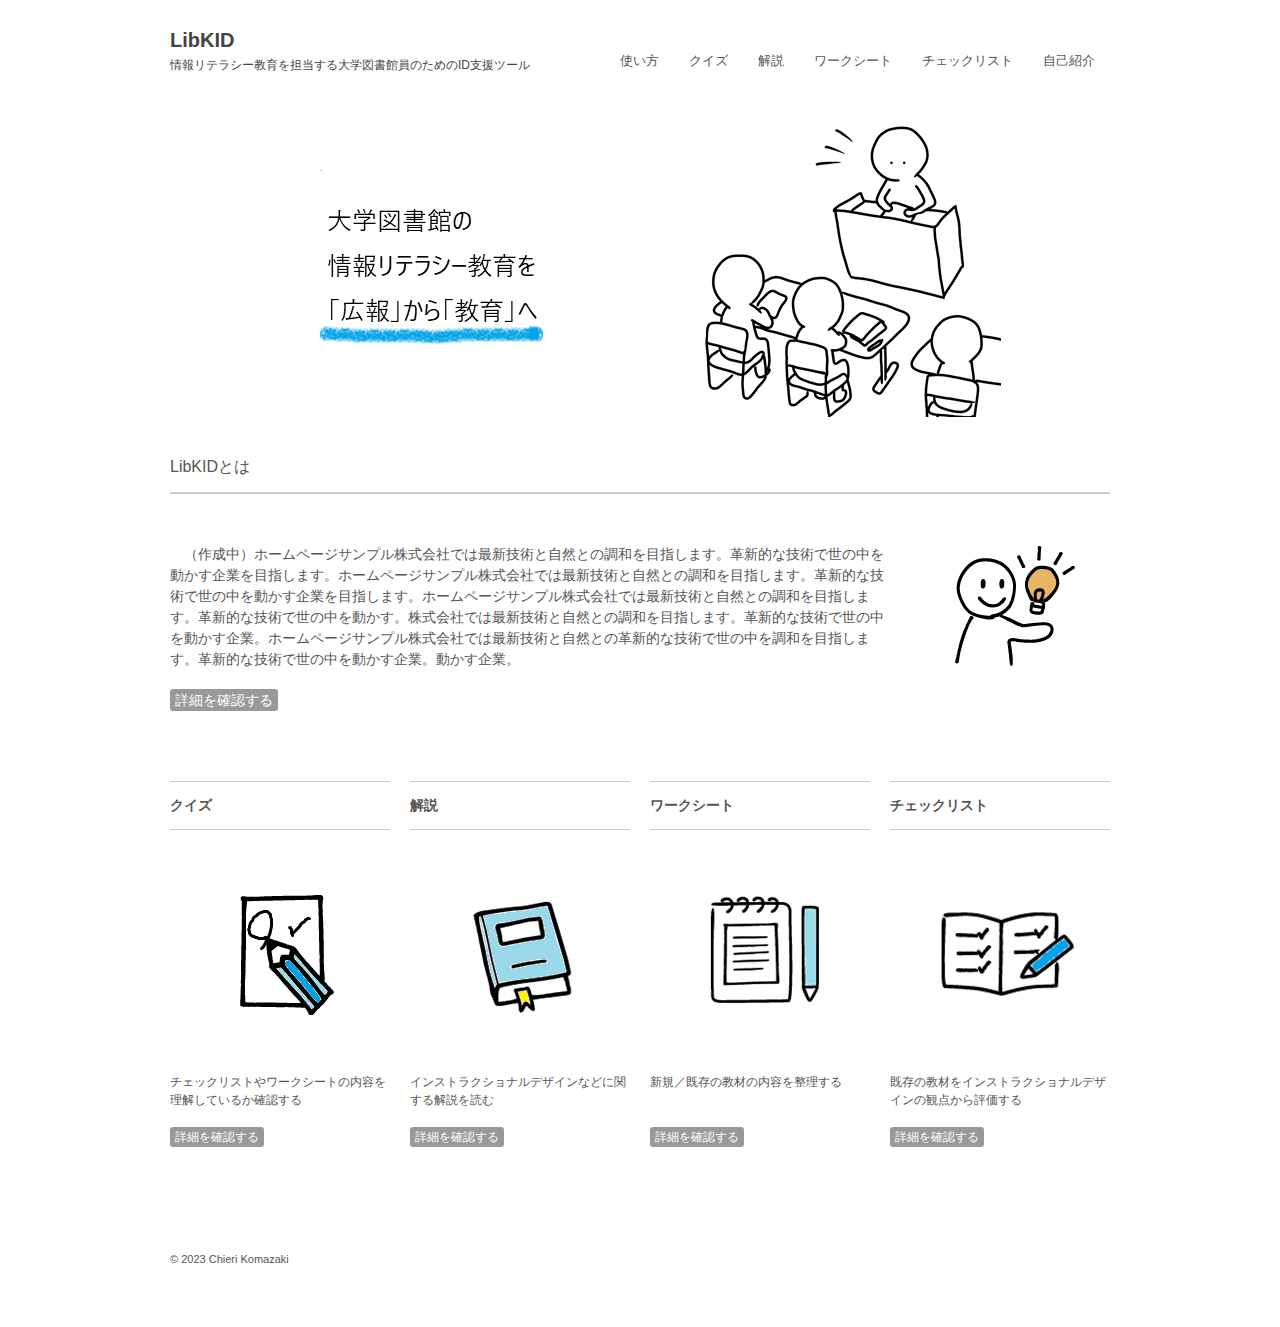
==== commit 2891e3ee: "Add files" ====
--- a/index.html
+++ b/index.html
@@ -33,8 +33,8 @@
 							<li><a href="howto.html">使い方</a></li>
 							<li><a href="quiz.html">クイズ</a></li>
 							<li><a href="explanation.html">解説</a></li>
+							<li><a href="worksheet.html">ワークシート</a></li>
 							<li><a href="checklist.html">チェックリスト</a></li>
-							<li><a href="worksheet.html">ワークシート</a></li>
 							<li><a href="aboutme.html">自己紹介</a></li>
 						</ul>
 					</div>
@@ -51,7 +51,7 @@
 
 	<div id="wrapper">
 		<section id="post-221" class="content">
-			<h3 class="heading">LibKIDの使い方</h3>
+			<h3 class="heading">LibKIDとは</h3>
 			<article class="post">
 
 				<div class="layout">
@@ -75,7 +75,7 @@
 					<a href="quiz.html">
 						<p class="img"><img width="220" height="220" src="images/quiz.png" alt="" /></p>
 					</a>
-					<p>ホームページサンプル株式取り組み ホームページサンプル株式会社と自然との調和を目指。 &#8230;</p>
+					<p class="chosei">チェックリストやワークシートの内容を理解しているか確認する</p>
 					<p class="readmore"><a href="quiz.html">詳細を確認する</a></p>
 				</div>
 			</article>
@@ -85,8 +85,18 @@
 					<a href="explanation.html">
 						<p class="img"><img width="220" height="220" src="images/explanation.png" alt="" /></p>
 					</a>
-					<p>ホームページサンプル株式会社の取り組み では最新技術と自然との自然との調和を目指。 &#8230;</p>
+					<p class="chosei">インストラクショナルデザインなどに関する解説を読む</p>
 					<p class="readmore"><a href="explanation.html">詳細を確認する</a></p>
+				</div>
+			</article>
+			<article class="grid">
+				<div class="box">
+					<h3>ワークシート</h3>
+					<a href="worksheet.html">
+						<p class="img"><img width="220" height="220" src="images/worksheet.png" alt="" /></p>
+					</a>
+					<p class="chosei">新規／既存の教材の内容を整理する</p>
+					<p class="readmore"><a href="worksheet.html">詳細を確認する</a></p>
 				</div>
 			</article>
 			<article class="grid">
@@ -95,18 +105,8 @@
 					<a href="checklist.html">
 						<p class="img"><img width="220" height="220" src="images/checklist.png" alt="" /></p>
 					</a>
-					<p>ホームページサンプル株式会社の取り組み ホームページサンプル株式会社では調和を目指。 &#8230;</p>
+					<p class="chosei">既存の教材をインストラクショナルデザインの観点から評価する</p>
 					<p class="readmore"><a href="checklist.html">詳細を確認する</a></p>
-				</div>
-			</article>
-			<article class="grid">
-				<div class="box">
-					<h3>ワークシート</h3>
-					<a href="worksheet.html">
-						<p class="img"><img width="220" height="220" src="images/worksheet.png" alt="" /></p>
-					</a>
-					<p>ホームページサンプル株式会社の取り組み ホームページサンプル株式会社では調和を目指します。 &#8230;</p>
-					<p class="readmore"><a href="worksheet.html">詳細を確認する</a></p>
 				</div>
 			</article>
 		</section>
--- a/style.css
+++ b/style.css
@@ -1102,6 +1102,11 @@
   height: 80%;
 }
 
+.minitable2 {
+  width: 90%;
+  height: 90%;
+}
+
 html {
   scroll-behavior: smooth;
   scroll-padding-top: 110px;
@@ -1116,4 +1121,8 @@
 
 strong {
   font-weight: bold;
+}
+
+.chosei {
+  height: 278px;
 }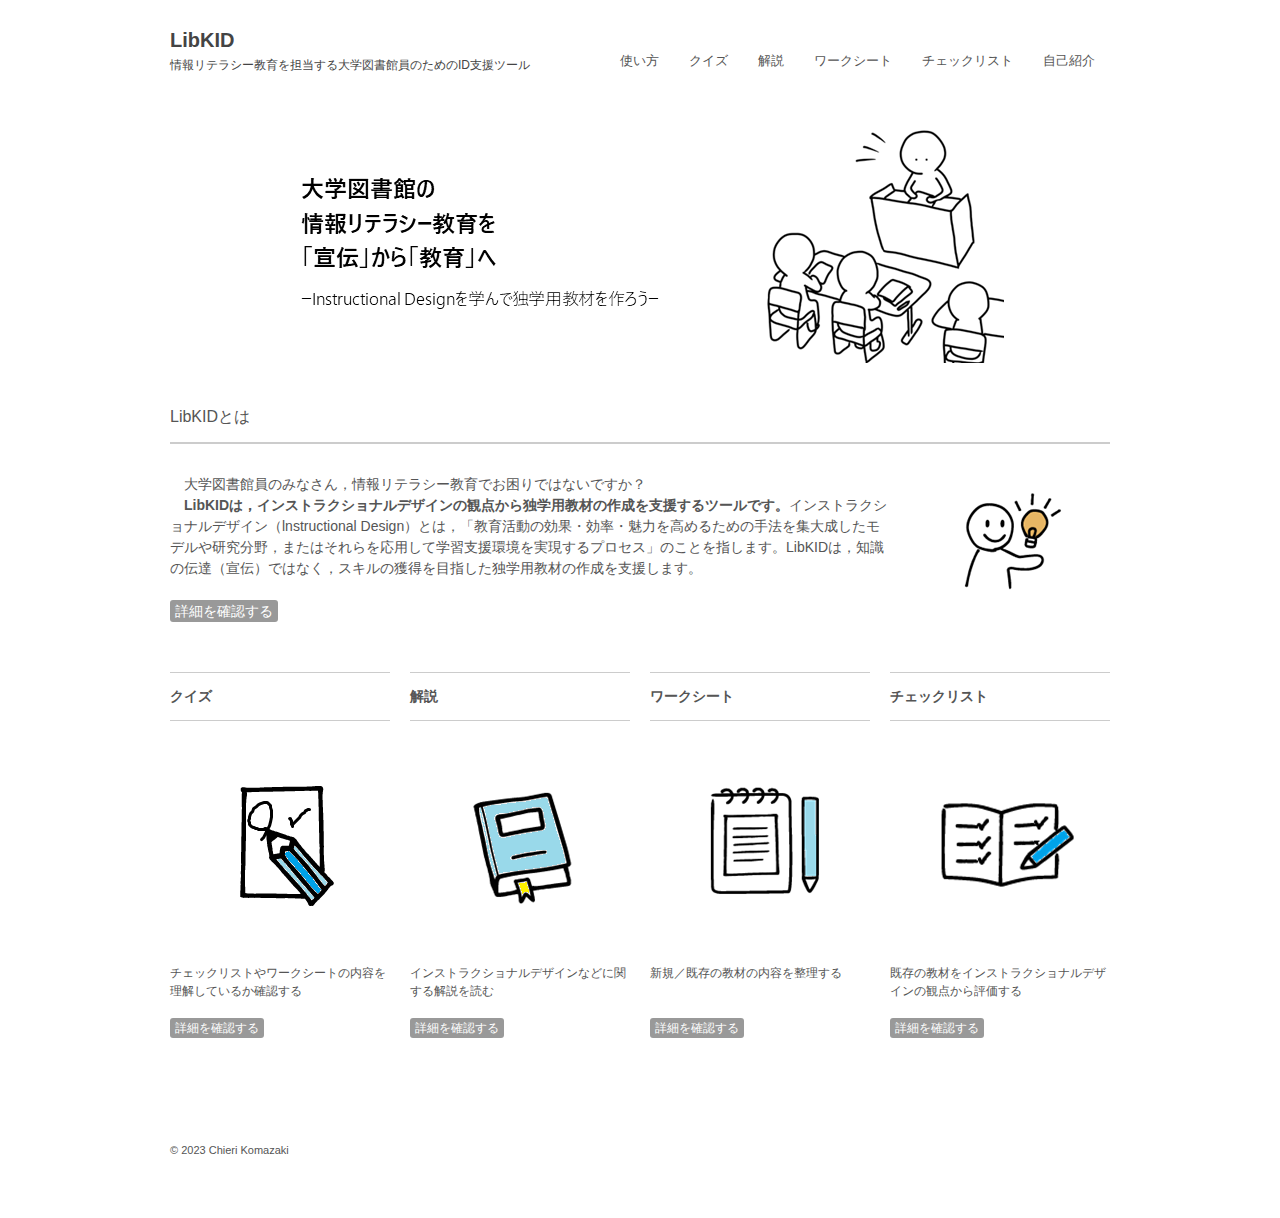
==== commit 7d62c353: "Add files" ====
--- a/index.html
+++ b/index.html
@@ -54,20 +54,17 @@
 			<h3 class="heading">LibKIDとは</h3>
 			<article class="post">
 
-				<div class="layout">
-					<div style="flex: 1;">
-						<p>（作成中）ホームページサンプル株式会社では最新技術と自然との調和を目指します。革新的な技術で世の中を動かす企業を目指します。ホームページサンプル株式会社では最新技術と自然との調和を目指します。革新的な技術で世の中を動かす企業を目指します。ホームページサンプル株式会社では最新技術と自然との調和を目指します。革新的な技術で世の中を動かす。株式会社では最新技術と自然との調和を目指します。革新的な技術で世の中を動かす企業。ホームページサンプル株式会社では最新技術と自然との革新的な技術で世の中を調和を目指します。革新的な技術で世の中を動かす企業。動かす企業。
-						<div class="readmore"><a href="howto.html">詳細を確認する</a></div>
-						</p>
-					</div>
+				<a href="howto.html"><img src="images/howtoman.png" alt="" class="alignright" /></a>
 
-					<div>
-						<a href="howto.html"><img src="images/howtoman.png" alt="" /></a>
-					</div>
-				</div>
+				<p>
+					大学図書館員のみなさん，情報リテラシー教育でお困りではないですか？<br><strong>　LibKIDは，インストラクショナルデザインの観点から独学用教材の作成を支援するツールです。</strong>インストラクショナルデザイン（lnstructional
+					Design）とは，「教育活動の効果・効率・魅力を高めるための手法を集大成したモデルや研究分野，またはそれらを応用して学習支援環境を実現するプロセス」のことを指します。LibKIDは，知識の伝達（宣伝）ではなく，スキルの獲得を目指した独学用教材の作成を支援します。
+				</p>
+				<div class="readmore"><a href="howto.html">詳細を確認する</a></div>
 
 			</article>
 		</section>
+
 		<section class="gridWrapper">
 			<article class="grid">
 				<div class="box">
@@ -112,6 +109,7 @@
 		</section>
 	</div>
 
+
 	<footer id="footer">
 		<div class="inner">
 			<section class="gridWrapper">
--- a/style.css
+++ b/style.css
@@ -1007,6 +1007,14 @@
     height: auto !important;
     width: auto !important;
   }
+
+  .no_print {
+    display: none;
+  }
+
+  #header {
+    position: relative;
+  }
 }
 
 .layout {
@@ -1125,4 +1133,12 @@
 
 .chosei {
   height: 278px;
+}
+
+.fontcolor {
+  color: #b6b6b6;
+}
+
+.pagebreak {
+  break-after: page;
 }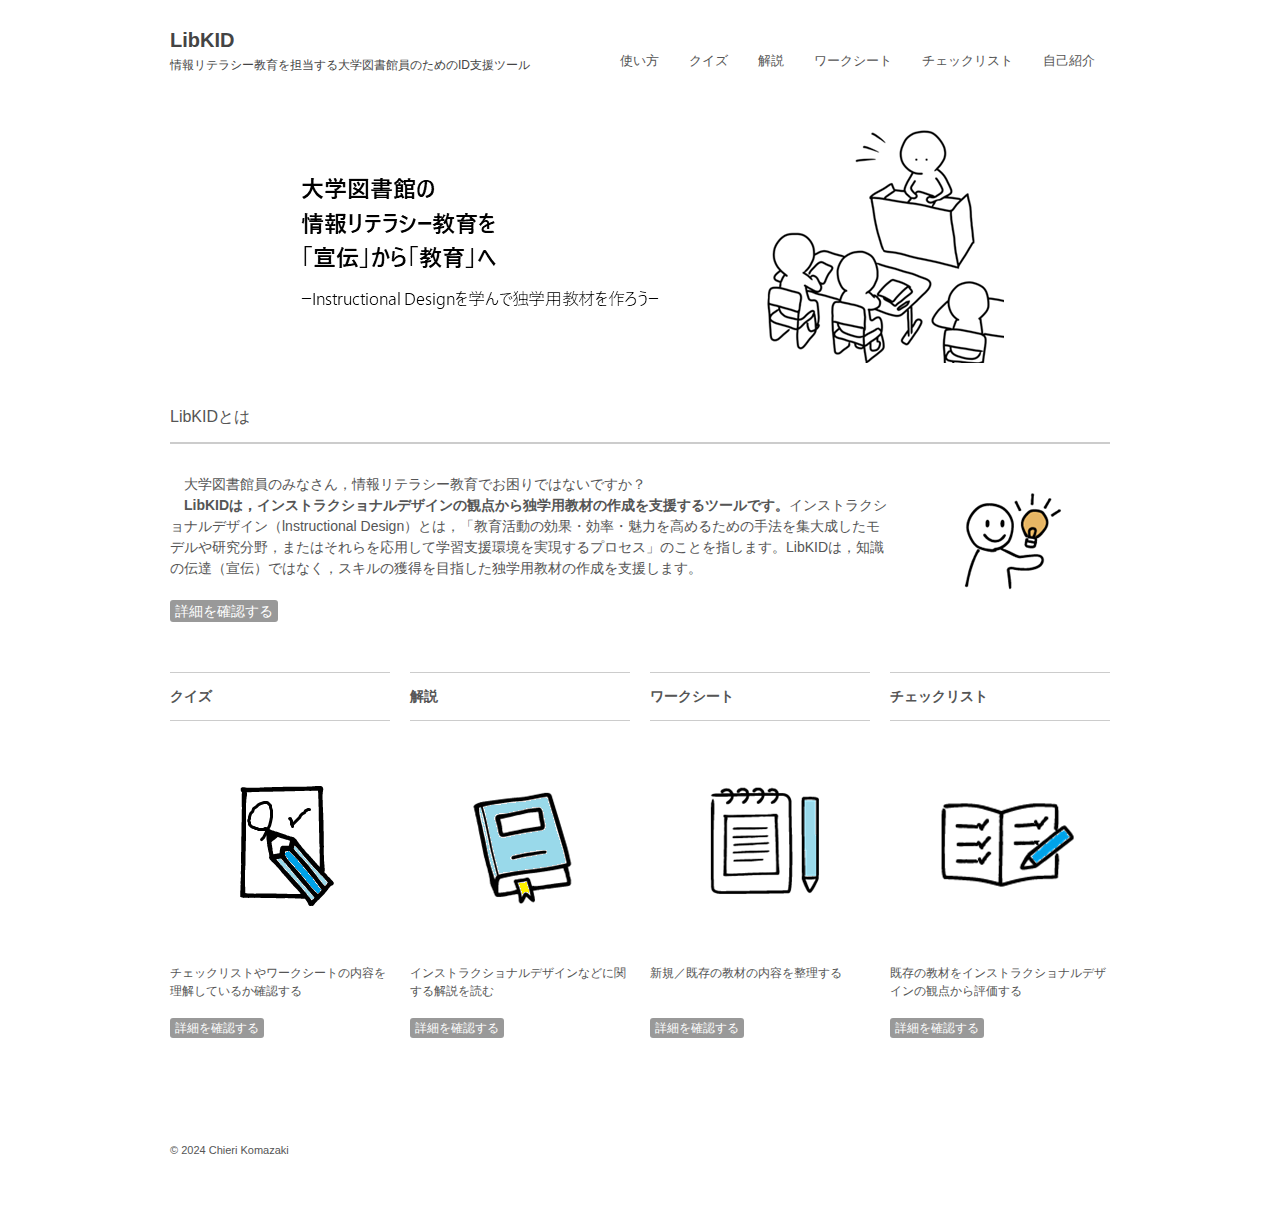
==== commit 83614cad: "Add files" ====
--- a/index.html
+++ b/index.html
@@ -12,7 +12,7 @@
 	<script src="js/html5.js"></script>
 	<script src="js/css3-mediaqueries.js"></script>
 	<![endif]-->
-	<script src="js/jquery1.4.4.min.js"></script>
+	<script src="https://code.jquery.com/jquery-3.7.1.min.js"></script>
 	<script src="js/script.js"></script>
 	<link rel="icon" href="images/favicon.ico">
 </head>
@@ -23,7 +23,7 @@
 		<div class="inner">
 			<div class="logo">
 				<a href="index.html" rel="home">LibKID<br /><span>情報リテラシー教育を担当する大学図書館員のためのID支援ツール</span></a>
-				<!-- <h1>hogehoge</h1> -->
+
 			</div>
 			<nav id="mainNav">
 				<div class="inner">
@@ -114,7 +114,7 @@
 		<div class="inner">
 			<section class="gridWrapper">
 				<article class="grid copyright">
-					&copy; 2023 Chieri Komazaki
+					&copy; 2024 Chieri Komazaki
 				</article>
 			</section>
 		</div>
--- a/style.css
+++ b/style.css
@@ -989,7 +989,7 @@
   width: 60%;
 }
 
-input[type="checkbox"] {
+.checklist input[type="checkbox"] {
   display: block;
   margin: auto;
   transform: scale(1.5);
@@ -1018,8 +1018,10 @@
 }
 
 .layout {
+  /*サイドバーとメインコンテンツを横並びにする指定をした*/
   display: flex;
-  /*サイドバーとメインコンテンツを横並びにする指定をした*/
+  /* 画面が小さくなると右側の解説がメニューの下に表示されるようにした（子要素の折り返し） */
+  flex-wrap: wrap;
 }
 
 .side {
@@ -1083,7 +1085,7 @@
 
 .content.right {
   /* background-color:#b3d874; */
-  width: 100%;
+  width: 610px;
   margin-left: 10px;
   /*サイドバーとメインコンテンツの間に隙間をあけた*/
 }
@@ -1141,4 +1143,24 @@
 
 .pagebreak {
   break-after: page;
+}
+
+.sage label {
+  display: block;
+  margin-bottom: 10px;
+  text-indent: -1em;
+  padding-left: 3em;
+}
+
+.underline {
+  text-decoration: underline;
+}
+
+.each_explanation {
+  color: red;
+  margin-left: 50px;
+}
+
+.each_explanation p {
+  text-indent: 0px;
 }